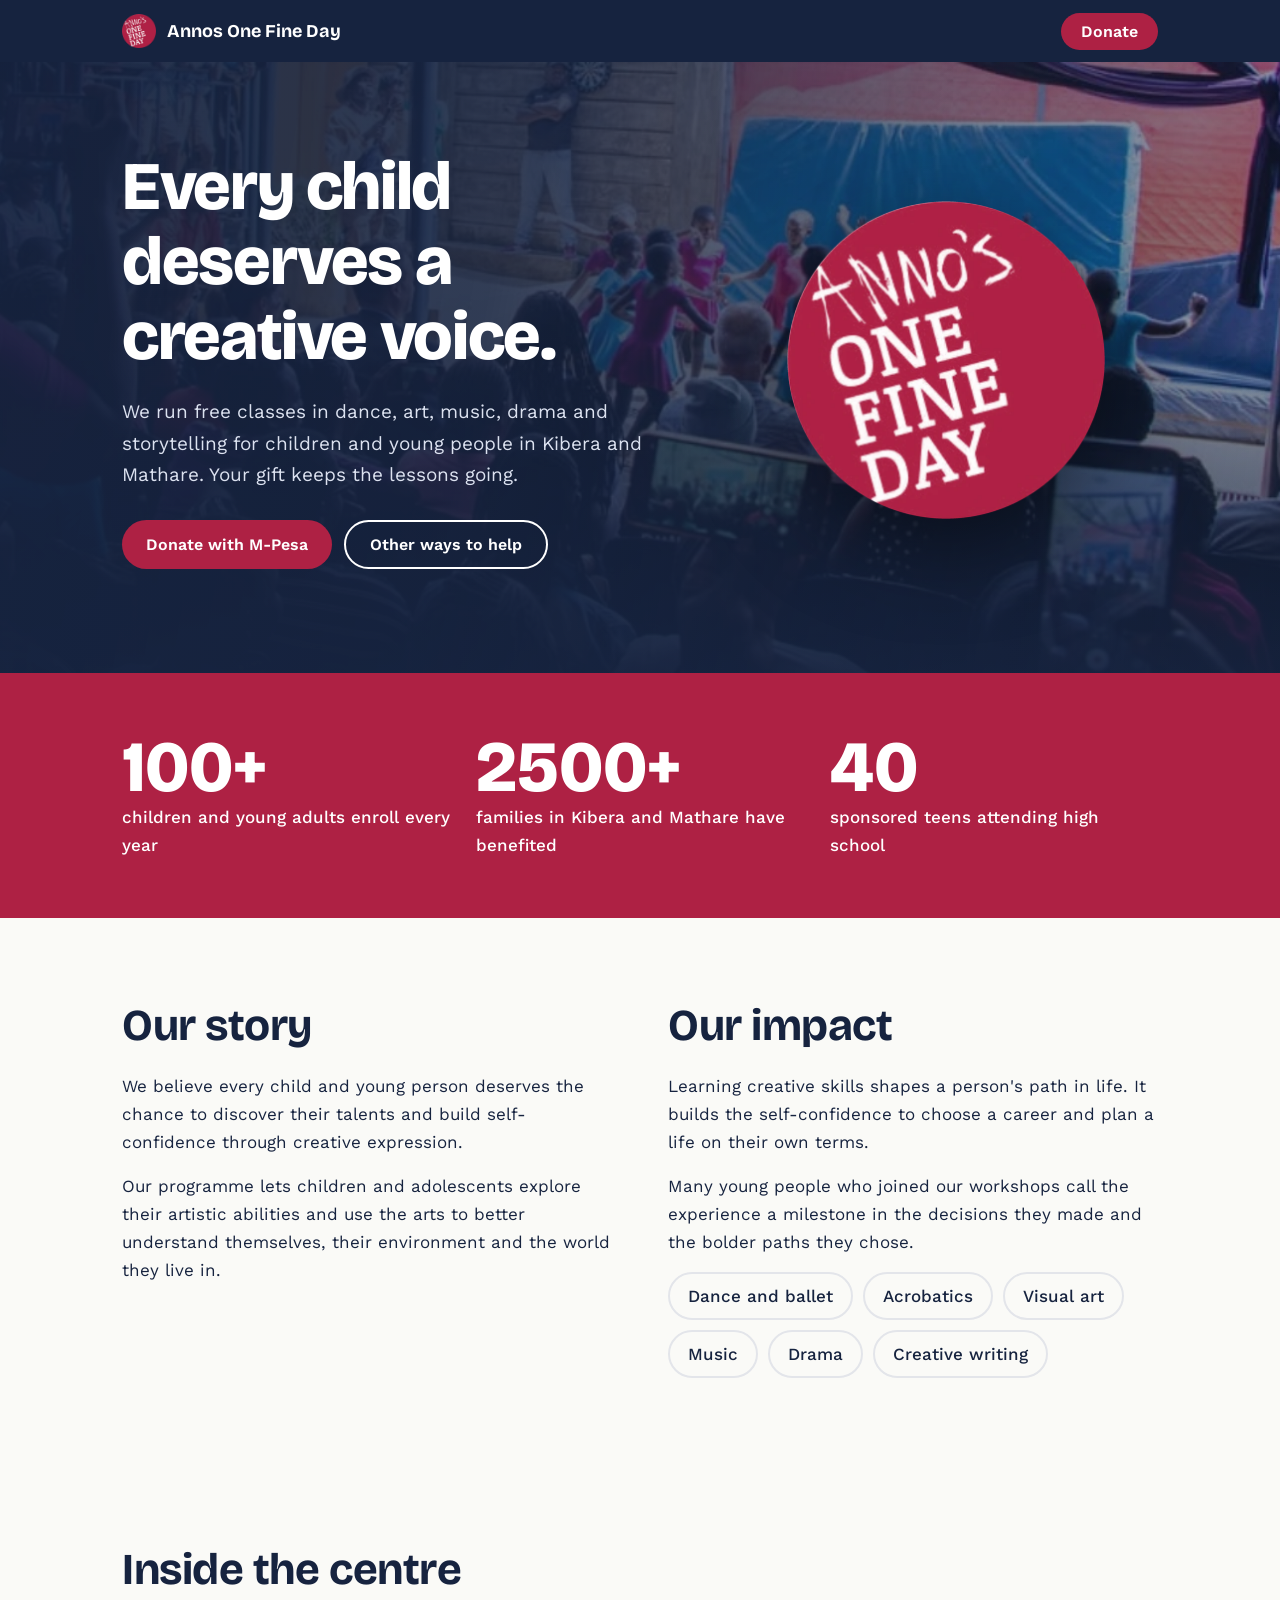
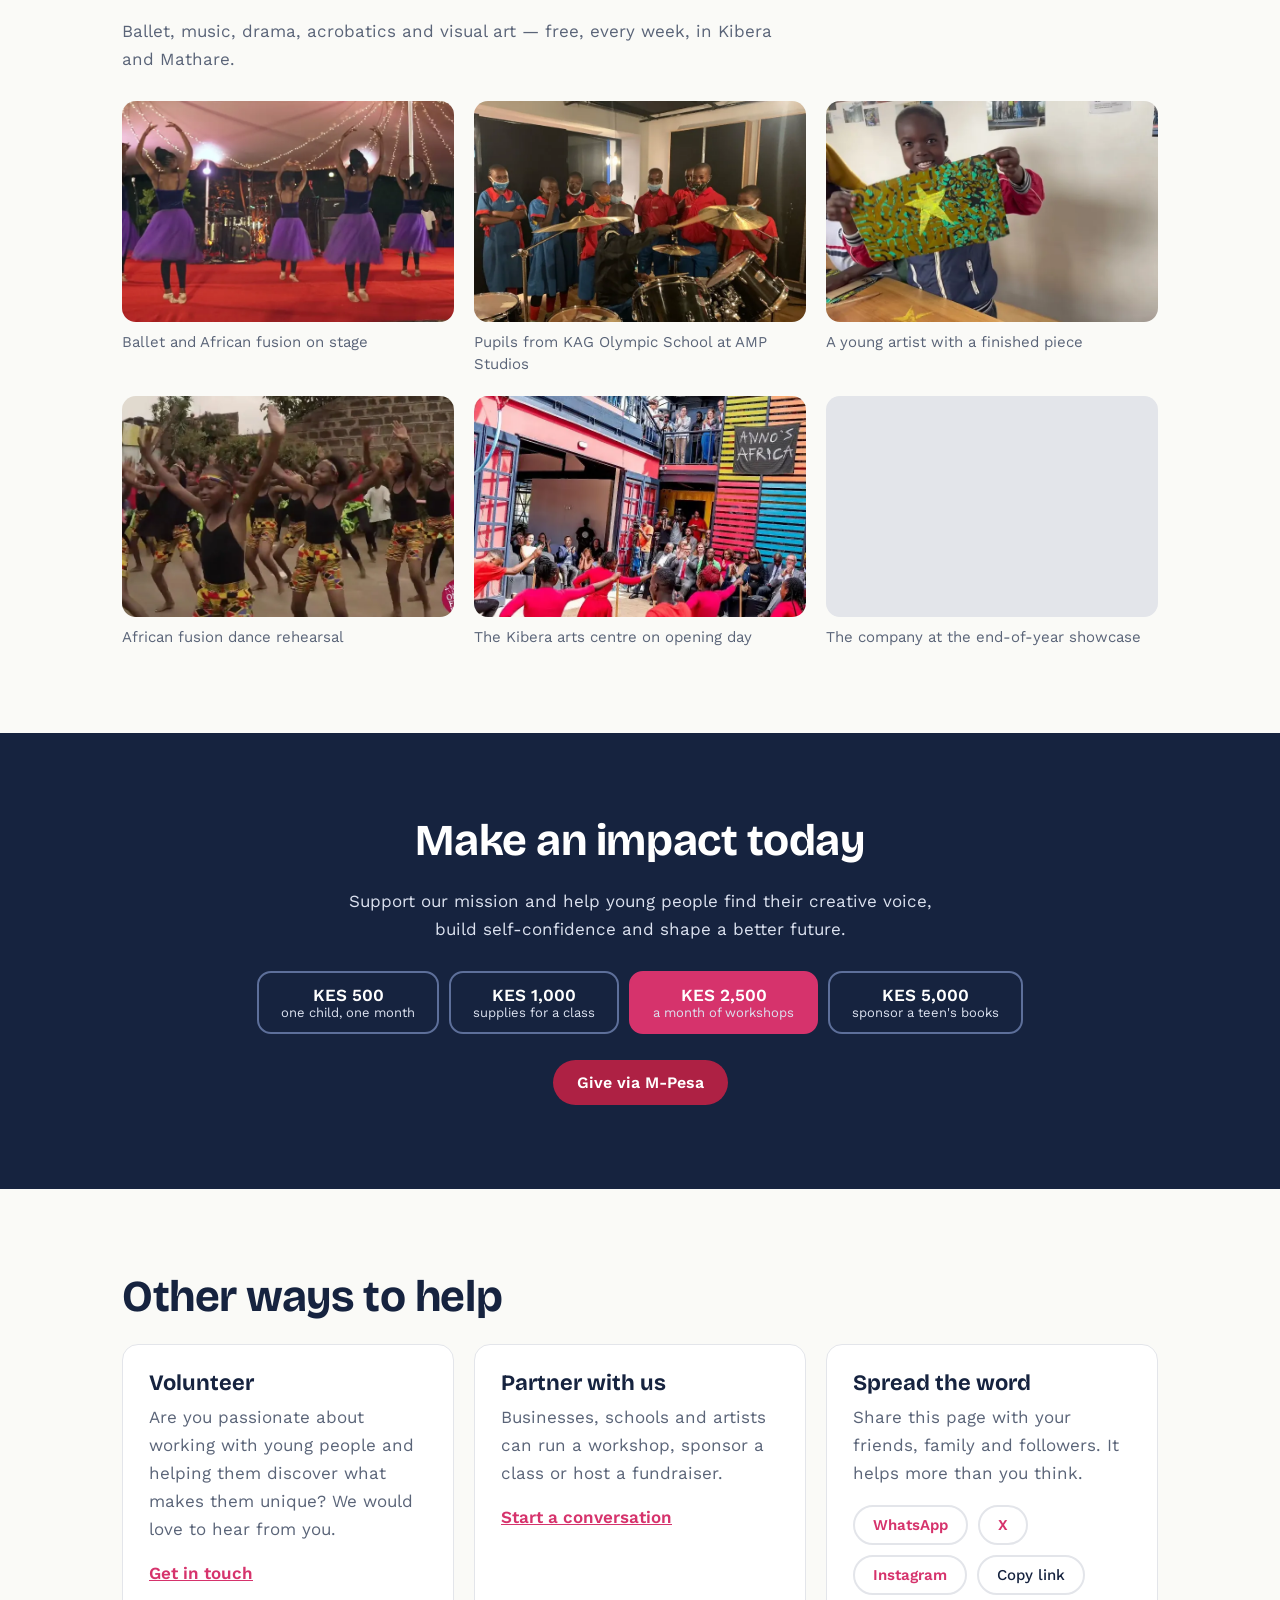
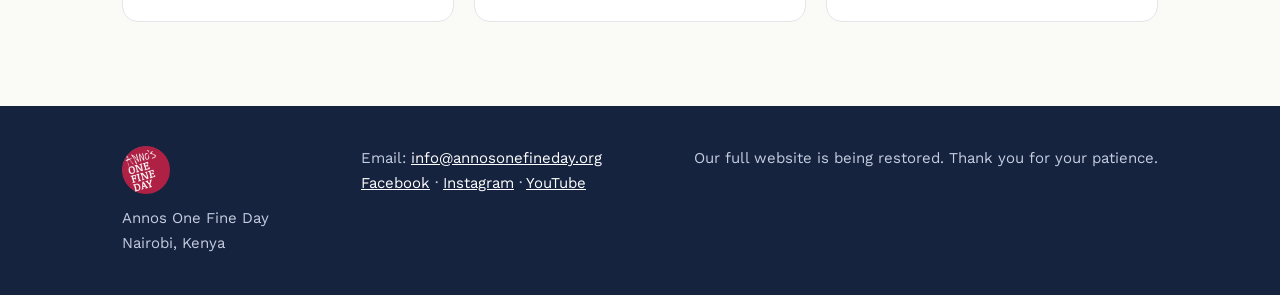
==== index.html @ f555f944 "First push to the repository" ====
<!DOCTYPE html>
<html lang="en">
<head>
<meta charset="utf-8">
<meta name="viewport" content="width=device-width, initial-scale=1">
<title>Annos One Fine Day | Free arts education for children in Kibera and Mathare</title>
<meta name="description" content="Annos One Fine Day gives children and young people in Kibera and Mathare free classes in dance, art, music, drama and more. Support a child's creative future.">
<meta property="og:title" content="Annos One Fine Day: help a child find their creative voice">
<meta property="og:description" content="Free arts education for children in Kibera and Mathare. Donate via M-Pesa.">
<meta property="og:type" content="website">
<!-- Add a share image: <meta property="og:image" content="https://YOUR-DOMAIN/share.jpg"> -->
<link rel="icon" href="assets/logo.png" type="image/png">
<link rel="apple-touch-icon" href="assets/logo.png">
<link rel="preload" as="image" href="assets/hero.webp" fetchpriority="high">
<link rel="preconnect" href="https://fonts.googleapis.com">
<link href="https://fonts.googleapis.com/css2?family=Bricolage+Grotesque:wght@500;700;800&family=Work+Sans:wght@400;500;600&display=swap" rel="stylesheet">
<style>
:root{
  --ink:#16233F; --chalk:#FAFAF7; --brand:#AE2144; --sun:var(--brand); --pink:#D6336C; --leaf:#157A62; --mute:#5A6478;
  --bg:var(--chalk); --fg:#16233F; --card:#fff; --line:#e3e5ea;
}
@media (prefers-color-scheme:dark){
  :root{ --bg:#101A30; --fg:#F1F2F5; --card:#18264A; --line:#2c3d66; --mute:#A9B3C9; }
}
*{box-sizing:border-box} html{scroll-behavior:smooth}
body{margin:0;background:var(--bg);color:var(--fg);font:400 17px/1.65 "Work Sans",system-ui,sans-serif}
h1,h2,h3{font-family:"Bricolage Grotesque","Work Sans",system-ui,sans-serif;line-height:1.1;margin:0}
a{color:inherit}
.wrap{max-width:1080px;margin:0 auto;padding:0 22px}
:focus-visible{outline:3px solid var(--sun);outline-offset:3px;box-shadow:0 0 0 2px #fff}

/* header */
header{position:sticky;top:0;z-index:20;background:var(--ink);color:#fff}
header .wrap{display:flex;align-items:center;justify-content:space-between;height:62px}
.brand{display:flex;align-items:center;gap:11px;font:700 18px "Bricolage Grotesque",sans-serif;text-decoration:none}
.brand img{width:34px;height:34px;display:block}
.btn{display:inline-block;border:0;cursor:pointer;font:600 16px "Work Sans",sans-serif;padding:13px 24px;border-radius:999px;text-decoration:none;transition:transform .15s}
.btn:hover{transform:translateY(-2px)}
.btn-sun{background:var(--sun);color:#fff}
.btn-line{background:transparent;color:inherit;border:2px solid currentColor}
header .btn{padding:9px 20px}

/* hero */
.hero{--hero-img:url("assets/hero.webp");position:relative;background:var(--ink);color:#fff;overflow:hidden}
.hero::before,.hero::after{content:"";position:absolute;inset:0;pointer-events:none}
.hero::before{background:var(--hero-img) 66% 40%/cover no-repeat}
.hero::after{background:linear-gradient(100deg,rgba(22,35,63,.95) 0%,rgba(22,35,63,.88) 38%,rgba(22,35,63,.58) 72%,rgba(22,35,63,.44) 100%),linear-gradient(to top,rgba(22,35,63,.9),rgba(22,35,63,0) 55%)}
.hero .wrap{position:relative;z-index:1;display:grid;grid-template-columns:1.15fr .85fr;gap:40px;align-items:center;padding-top:88px;padding-bottom:104px}
.hero h1{font-size:clamp(38px,6vw,68px);font-weight:800;letter-spacing:-.02em}
.hero p{font-size:19px;max-width:34em;color:#DCE2F0;margin:22px 0 30px}
.hero .actions{display:flex;gap:12px;flex-wrap:wrap}
.stage{position:relative;aspect-ratio:1;max-width:318px;justify-self:center;width:100%;display:grid;place-items:center}
.logo-badge{width:100%;height:auto;display:block;filter:drop-shadow(0 20px 46px rgba(0,0,0,.5))}
.stage img.photo{position:absolute;inset:0;width:100%;height:100%;object-fit:cover;border-radius:24px}

/* sections */
section{padding:84px 0}
h2{font-size:clamp(30px,4vw,44px);font-weight:700;letter-spacing:-.01em;margin-bottom:22px}
.two{display:grid;grid-template-columns:1fr 1fr;gap:56px}
.two p{margin:0 0 16px;max-width:36em}
.stats{background:var(--sun);color:#fff;padding:58px 0}
.stats .wrap{display:grid;grid-template-columns:repeat(3,1fr);gap:26px}
.stat b{display:block;font:800 clamp(44px,7vw,72px)/1 "Bricolage Grotesque",sans-serif}
.stat span{font-weight:500}
.programs{display:flex;flex-wrap:wrap;gap:10px;margin-top:8px}
.programs span{border:2px solid var(--line);padding:8px 18px;border-radius:999px;font-weight:500}

/* gallery */
.gallery .lede{color:var(--mute);max-width:40em;margin:0 0 28px}
.gallery .grid{display:grid;grid-template-columns:repeat(3,1fr);gap:20px}
.gallery figure{margin:0}
.gallery img{width:100%;height:auto;aspect-ratio:3/2;object-fit:cover;border-radius:14px;display:block;background:var(--line)}
.gallery figcaption{margin-top:10px;font-size:15px;line-height:1.45;color:var(--mute)}

/* donate */
.give{background:var(--ink);color:#fff;text-align:center}
.give h2{margin-left:auto;margin-right:auto;max-width:18em}
.give p{max-width:36em;margin:0 auto 28px;color:#DCE2F0}
.amounts{display:flex;gap:10px;justify-content:center;flex-wrap:wrap;margin-bottom:26px}
.amounts button{background:transparent;color:#fff;border:2px solid #5d6f9a;border-radius:14px;padding:12px 22px;font:600 17px "Work Sans",sans-serif;cursor:pointer}
.amounts button[aria-pressed=true]{background:var(--pink);border-color:var(--pink)}
.amounts small{display:block;font-weight:400;font-size:13px;color:#DCE2F0}

/* get involved */
.involve .cards{display:grid;grid-template-columns:repeat(3,1fr);gap:20px;margin-top:10px}
.involve .card{background:var(--card);border:1px solid var(--line);border-radius:16px;padding:26px}
.involve h3{font-size:22px;margin-bottom:8px}
.involve .card p{margin:0 0 16px;color:var(--mute)}
.involve .card a{font-weight:600;color:var(--pink)}
.share{display:flex;gap:10px;flex-wrap:wrap;margin-top:18px}
.share a,.share button{font:500 15px "Work Sans",sans-serif;color:var(--fg);background:transparent;border:2px solid var(--line);padding:9px 18px;border-radius:999px;text-decoration:none;cursor:pointer}

footer{background:var(--ink);color:#C5CDE0;padding:40px 0;font-size:15px}
footer .wrap{display:flex;justify-content:space-between;gap:20px;flex-wrap:wrap}
footer img{width:48px;height:48px;display:block;margin-bottom:12px}
footer a{color:#fff}

/* modal */
dialog{border:0;border-radius:20px;padding:0;max-width:460px;width:calc(100% - 32px);background:var(--card);color:var(--fg)}
dialog::backdrop{background:rgba(10,16,32,.7)}
.modal{padding:30px}
.modal h3{font-size:26px;margin-bottom:6px}
.modal ol{padding-left:20px;margin:16px 0}
.modal li{margin-bottom:6px}
.kv{display:flex;justify-content:space-between;align-items:center;gap:12px;background:var(--bg);border:1px solid var(--line);border-radius:12px;padding:12px 16px;margin-bottom:10px}
.kv span{color:var(--mute);font-size:14px}
.kv b{font:700 22px "Bricolage Grotesque",sans-serif}
.kv button{background:var(--ink);color:#fff;border:0;border-radius:8px;padding:7px 14px;font:500 14px "Work Sans",sans-serif;cursor:pointer}
.close{float:right;background:none;border:0;font-size:28px;line-height:1;cursor:pointer;color:var(--fg)}

@media(max-width:820px){
  .hero .wrap,.two,.involve .cards,.stats .wrap{grid-template-columns:1fr}
  .hero .wrap{padding-top:54px;padding-bottom:62px}
  .hero::before{background-position:62% 38%}
  .hero::after{background:linear-gradient(rgba(22,35,63,.93),rgba(22,35,63,.89))}
  .stage{max-width:188px}
  .gallery .grid{grid-template-columns:1fr 1fr;gap:14px}
  section{padding:60px 0}
}
@media(max-width:520px){ .gallery .grid{grid-template-columns:1fr} }
@media(prefers-reduced-motion:reduce){*{transition:none!important;scroll-behavior:auto!important}}
</style>
</head>
<body>

<header>
  <div class="wrap">
    <a class="brand" href="#top"><img src="assets/logo.webp" alt="" width="34" height="34"><span>Annos One Fine Day</span></a>
    <button class="btn btn-sun" data-donate>Donate</button>
  </div>
</header>

<main id="top">
<div class="hero">
  <div class="wrap">
    <div>
      <h1 id="headline">Every child deserves a creative voice.</h1>
      <p id="sub">We run free classes in dance, art, music, drama and storytelling for children and young people in Kibera and Mathare. Your gift keeps the lessons going.</p>
      <div class="actions">
        <button class="btn btn-sun" data-donate>Donate with M-Pesa</button>
        <a class="btn btn-line" href="#involve">Other ways to help</a>
      </div>
    </div>
    <div class="stage" aria-hidden="true" id="stage">
      <img class="logo-badge" src="assets/logo.webp" alt="" width="640" height="640">
    </div>
  </div>
</div>

<div class="stats">
  <div class="wrap">
    <div class="stat"><b data-count="100" data-suffix="+">100+</b><span>children and young adults enroll every year</span></div>
    <div class="stat"><b data-count="2500" data-suffix="+">2500+</b><span>families in Kibera and Mathare have benefited</span></div>
    <div class="stat"><b data-count="40" data-suffix="">40</b><span>sponsored teens attending high school</span></div>
  </div>
</div>

<section>
  <div class="wrap two">
    <div>
      <h2>Our story</h2>
      <p>We believe every child and young person deserves the chance to discover their talents and build self-confidence through creative expression.</p>
      <p>Our programme lets children and adolescents explore their artistic abilities and use the arts to better understand themselves, their environment and the world they live in.</p>
    </div>
    <div>
      <h2>Our impact</h2>
      <p>Learning creative skills shapes a person's path in life. It builds the self-confidence to choose a career and plan a life on their own terms.</p>
      <p>Many young people who joined our workshops call the experience a milestone in the decisions they made and the bolder paths they chose.</p>
      <div class="programs"><span>Dance and ballet</span><span>Acrobatics</span><span>Visual art</span><span>Music</span><span>Drama</span><span>Creative writing</span></div>
    </div>
  </div>
</section>

<section class="gallery" id="gallery">
  <div class="wrap">
    <h2>Inside the centre</h2>
    <p class="lede">Ballet, music, drama, acrobatics and visual art &mdash; free, every week, in Kibera and Mathare.</p>
    <div class="grid">
        <figure><img src="assets/gallery/ballet-stage.webp" alt="Dancers in purple tutus on a lit outdoor stage, arms raised" width="900" height="506" loading="lazy" decoding="async"><figcaption>Ballet and African fusion on stage</figcaption></figure>
        <figure><img src="assets/gallery/music-studio.webp" alt="Pupils in school uniform gathered around a drum kit in a recording studio" width="826" height="634" loading="lazy" decoding="async"><figcaption>Pupils from KAG Olympic School at AMP Studios</figcaption></figure>
        <figure><img src="assets/gallery/visual-art.webp" alt="A boy holding up a painting of a star on patterned fabric" width="900" height="506" loading="lazy" decoding="async"><figcaption>A young artist with a finished piece</figcaption></figure>
        <figure><img src="assets/gallery/african-fusion.webp" alt="A group of children dancing outdoors in printed costumes" width="900" height="506" loading="lazy" decoding="async"><figcaption>African fusion dance rehearsal</figcaption></figure>
        <figure><img src="assets/gallery/centre-opening.webp" alt="Performers in red outside the brightly painted arts centre, watched by a seated crowd" width="720" height="720" loading="lazy" decoding="async"><figcaption>The Kibera arts centre on opening day</figcaption></figure>
        <figure><img src="assets/gallery/christmas-show.webp" alt="Dancers in white tops and green skirts performing in a line" width="900" height="506" loading="lazy" decoding="async"><figcaption>The company at the end-of-year showcase</figcaption></figure>
    </div>
  </div>
</section>

<section class="give" id="give">
  <div class="wrap">
    <h2>Make an impact today</h2>
    <p>Support our mission and help young people find their creative voice, build self-confidence and shape a better future.</p>
    <div class="amounts" id="amounts" role="group" aria-label="Choose a gift amount">
      <button aria-pressed="false" data-amt="500">KES 500<small>one child, one month</small></button>
      <button aria-pressed="false" data-amt="1000">KES 1,000<small>supplies for a class</small></button>
      <button aria-pressed="true" data-amt="2500">KES 2,500<small>a month of workshops</small></button>
      <button aria-pressed="false" data-amt="5000">KES 5,000<small>sponsor a teen's books</small></button>
    </div>
    <button class="btn btn-sun" data-donate>Give via M-Pesa</button>
  </div>
</section>

<section class="involve" id="involve">
  <div class="wrap">
    <h2>Other ways to help</h2>
    <div class="cards">
      <div class="card"><h3>Volunteer</h3><p>Are you passionate about working with young people and helping them discover what makes them unique? We would love to hear from you.</p><a data-mail="Volunteering with Annos One Fine Day" href="#">Get in touch</a></div>
      <div class="card"><h3>Partner with us</h3><p>Businesses, schools and artists can run a workshop, sponsor a class or host a fundraiser.</p><a data-mail="Partnership with Annos One Fine Day" href="#">Start a conversation</a></div>
      <div class="card"><h3>Spread the word</h3><p>Share this page with your friends, family and followers. It helps more than you think.</p>
        <div class="share">
          <a id="sh-wa" href="#" target="_blank" rel="noopener">WhatsApp</a>
          <a id="sh-x" href="#" target="_blank" rel="noopener">X</a>
          <a id="sh-ig" href="#" target="_blank" rel="noopener">Instagram</a>
          <button id="sh-copy">Copy link</button>
        </div>
      </div>
    </div>
  </div>
</section>
</main>

<footer>
  <div class="wrap">
    <div><img src="assets/logo.webp" alt="" width="48" height="48">Annos One Fine Day<br>Nairobi, Kenya</div>
    <div id="contact"></div>
    <div>Our full website is being restored. Thank you for your patience.</div>
  </div>
</footer>

<dialog id="donateDlg" aria-labelledby="dTitle">
  <div class="modal">
    <button class="close" id="dClose" aria-label="Close">&times;</button>
    <h3 id="dTitle">Give via M-Pesa</h3>
    <p style="margin:0;color:var(--mute)">Use Lipa na M-Pesa on your phone.</p>
    <ol>
      <li>Open M-Pesa, then choose <b>Lipa na M-Pesa</b> and <b>Pay Bill</b>.</li>
      <li>Enter the business number and account name below.</li>
      <li>Enter your amount: <b id="dAmt">KES 2,500</b>.</li>
      <li>Enter your PIN and send.</li>
    </ol>
    <div class="kv"><div><span>Business number (Paybill)</span><br><b id="dPay"></b></div><button data-copy="dPay">Copy</button></div>
    <div class="kv"><div><span>Account name</span><br><b id="dAcc"></b></div><button data-copy="dAcc">Copy</button></div>
    <p style="font-size:14px;color:var(--mute);margin:14px 0 0">You will get an M-Pesa confirmation message. Thank you for giving a child the chance to create.</p>
  </div>
</dialog>

<script>
/* ============ EDIT THIS BLOCK ============ */
const CONFIG = {
  paybill: "XXXXXX",          // REPLACE with the real Paybill / Till number
  account: "ANNOS",           // REPLACE with the account name donors should enter
  email:   "info@annosonefineday.org",// REPLACE with the org email
  whatsapp:"",                // optional, e.g. "2547XXXXXXXX" (digits only)
  facebook: "https://www.facebook.com/annosonefineday",
  instagram:"https://www.instagram.com/annosonefineday",
  youtube:  "https://www.youtube.com/@annosonefineday5913",
  heroImage:"",               // optional photo to show INSTEAD of the logo badge in the hero, e.g. "assets/kids.jpg"
  backgroundImage:"",         // optional override for the hero background photo (default: assets/hero.webp)
  headline:"Every child deserves a creative voice.",
  sub:"We run free classes in dance, art, music, drama and storytelling for children and young people in Kibera and Mathare. Your gift keeps the lessons going."
};
/* Campaign links without editing code: add ?headline=...&sub=... to the page URL.
   Example: yourpage.html?headline=Give%20on%20Giving%20Tuesday&sub=Every%20shilling%20funds%20a%20class */
/* ========================================= */

const $ = s => document.querySelector(s);
const q = new URLSearchParams(location.search);
$("#headline").textContent = q.get("headline") || CONFIG.headline;
$("#sub").textContent = q.get("sub") || CONFIG.sub;
$("#dPay").textContent = CONFIG.paybill;
$("#dAcc").textContent = CONFIG.account;
if (CONFIG.backgroundImage){ $(".hero").style.setProperty("--hero-img", 'url("'+CONFIG.backgroundImage+'")'); }
if (CONFIG.heroImage){ $("#stage").innerHTML = '<img class="photo" alt="" src="'+CONFIG.heroImage+'">'; }

let amount = 2500;
const fmt = n => "KES " + n.toLocaleString("en-KE");
document.querySelectorAll("#amounts button").forEach(b=>b.addEventListener("click",()=>{
  document.querySelectorAll("#amounts button").forEach(x=>x.setAttribute("aria-pressed","false"));
  b.setAttribute("aria-pressed","true"); amount = +b.dataset.amt;
}));

const dlg = $("#donateDlg");
document.querySelectorAll("[data-donate]").forEach(b=>b.addEventListener("click",()=>{
  $("#dAmt").textContent = fmt(amount); dlg.showModal();
}));
$("#dClose").onclick = () => dlg.close();
dlg.addEventListener("click", e => { if (e.target === dlg) dlg.close(); });
document.querySelectorAll("[data-copy]").forEach(b=>b.addEventListener("click",async()=>{
  try{ await navigator.clipboard.writeText($("#"+b.dataset.copy).textContent); const t=b.textContent; b.textContent="Copied"; setTimeout(()=>b.textContent=t,1500);}catch(e){}
}));

document.querySelectorAll("[data-mail]").forEach(a=>a.href="mailto:"+CONFIG.email+"?subject="+encodeURIComponent(a.dataset.mail));
const socials = [["Facebook",CONFIG.facebook],["Instagram",CONFIG.instagram],["YouTube",CONFIG.youtube]]
  .filter(x => x[1])
  .map(x => '<a href="'+x[1]+'" target="_blank" rel="noopener">'+x[0]+'</a>').join(" &middot; ");
$("#contact").innerHTML = 'Email: <a href="mailto:'+CONFIG.email+'">'+CONFIG.email+'</a>'
  + (CONFIG.whatsapp ? '<br>WhatsApp: <a href="https://wa.me/'+CONFIG.whatsapp+'">+'+CONFIG.whatsapp+'</a>' : '')
  + (socials ? '<br>'+socials : '');

const url = location.href.split("#")[0];
const msg = "Help children in Kibera and Mathare find their creative voice. Donate to Annos One Fine Day: ";
$("#sh-wa").href = "https://wa.me/?text=" + encodeURIComponent(msg + url);
$("#sh-x").href = "https://twitter.com/intent/tweet?text=" + encodeURIComponent(msg) + "&url=" + encodeURIComponent(url);
if (CONFIG.instagram) $("#sh-ig").href = CONFIG.instagram;
$("#sh-copy").onclick = async e => { try{ await navigator.clipboard.writeText(url); e.target.textContent="Link copied"; }catch(_){} };

/* count-up for stats, once, when visible */
const io = new IntersectionObserver(es=>es.forEach(en=>{
  if(!en.isIntersecting) return; io.unobserve(en.target);
  if(matchMedia("(prefers-reduced-motion:reduce)").matches) return;
  const el=en.target, end=+el.dataset.count, sfx=el.dataset.suffix, t0=performance.now();
  (function tick(t){ const p=Math.min((t-t0)/1100,1); el.textContent=Math.round(end*(1-Math.pow(1-p,3)))+(p<1?"":sfx); if(p<1) requestAnimationFrame(tick); })(t0);
}),{threshold:.6});
document.querySelectorAll("[data-count]").forEach(el=>io.observe(el));
</script>
</body>
</html>
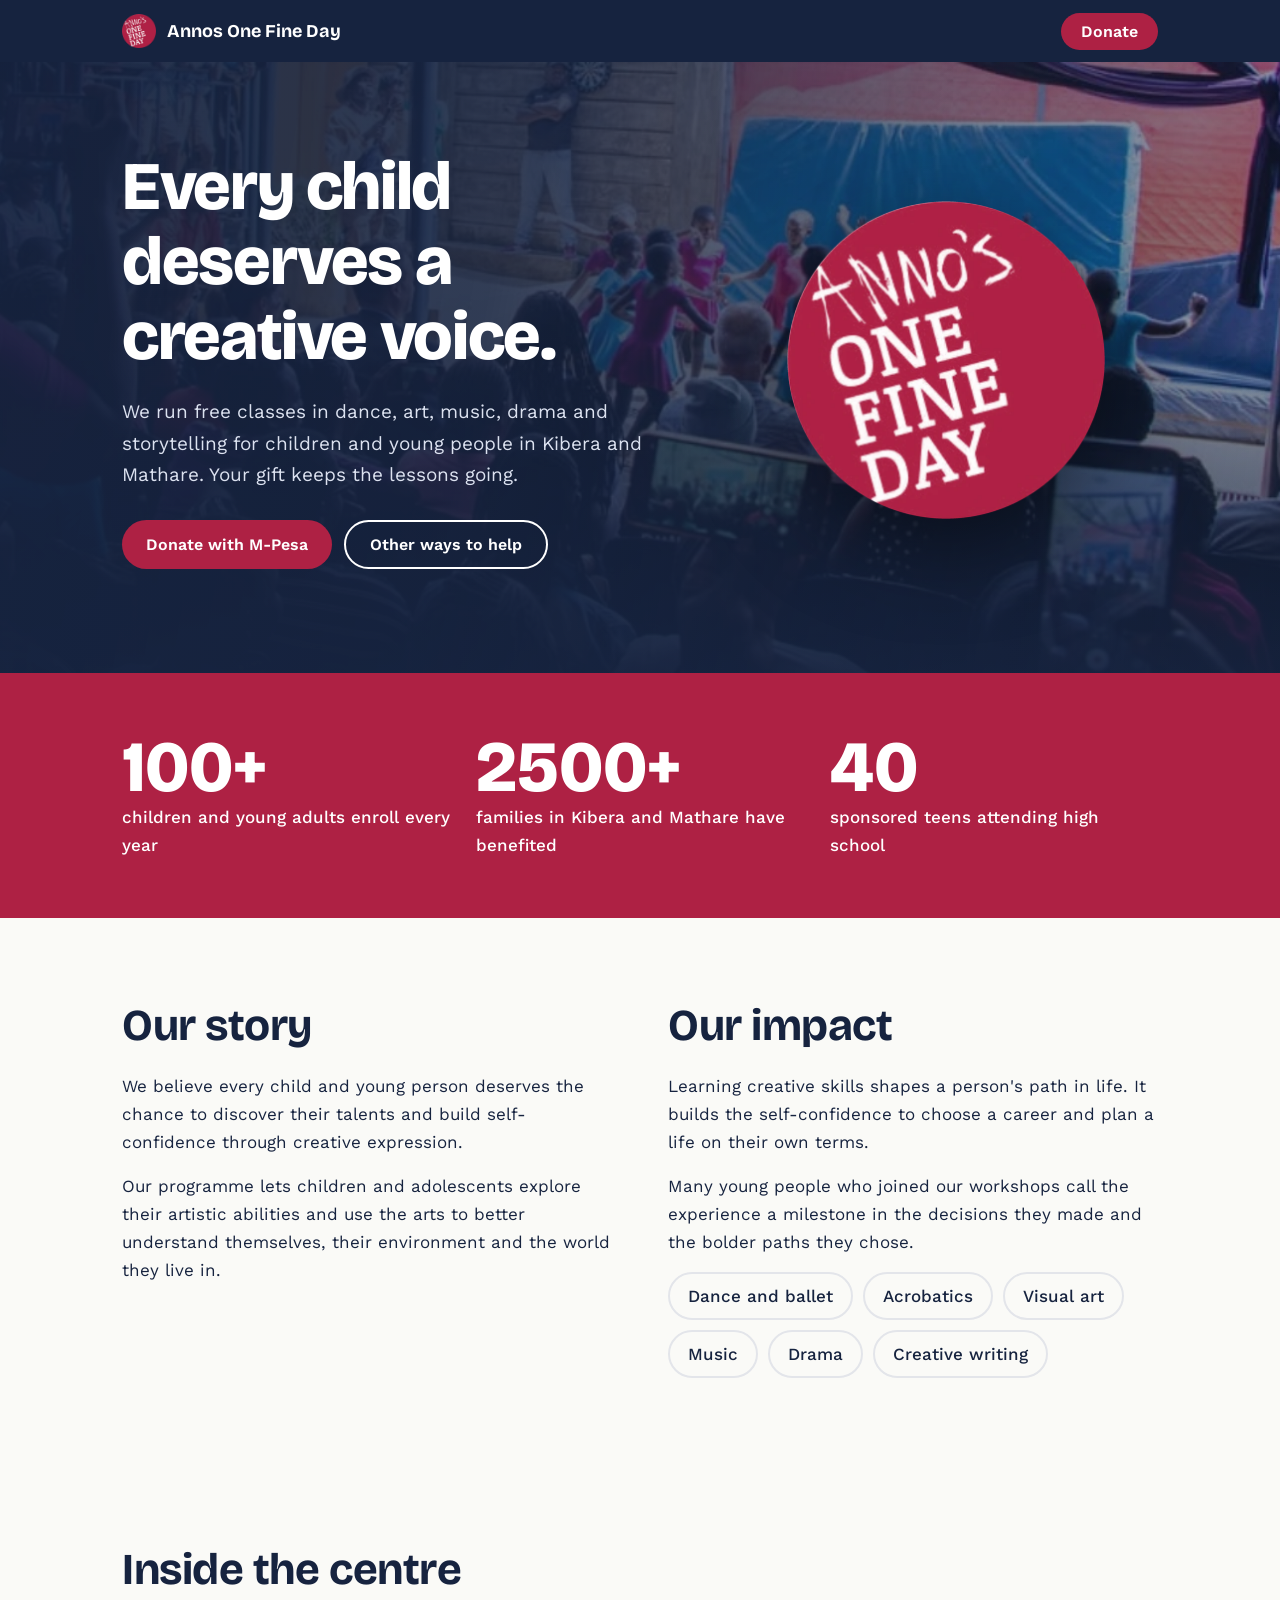
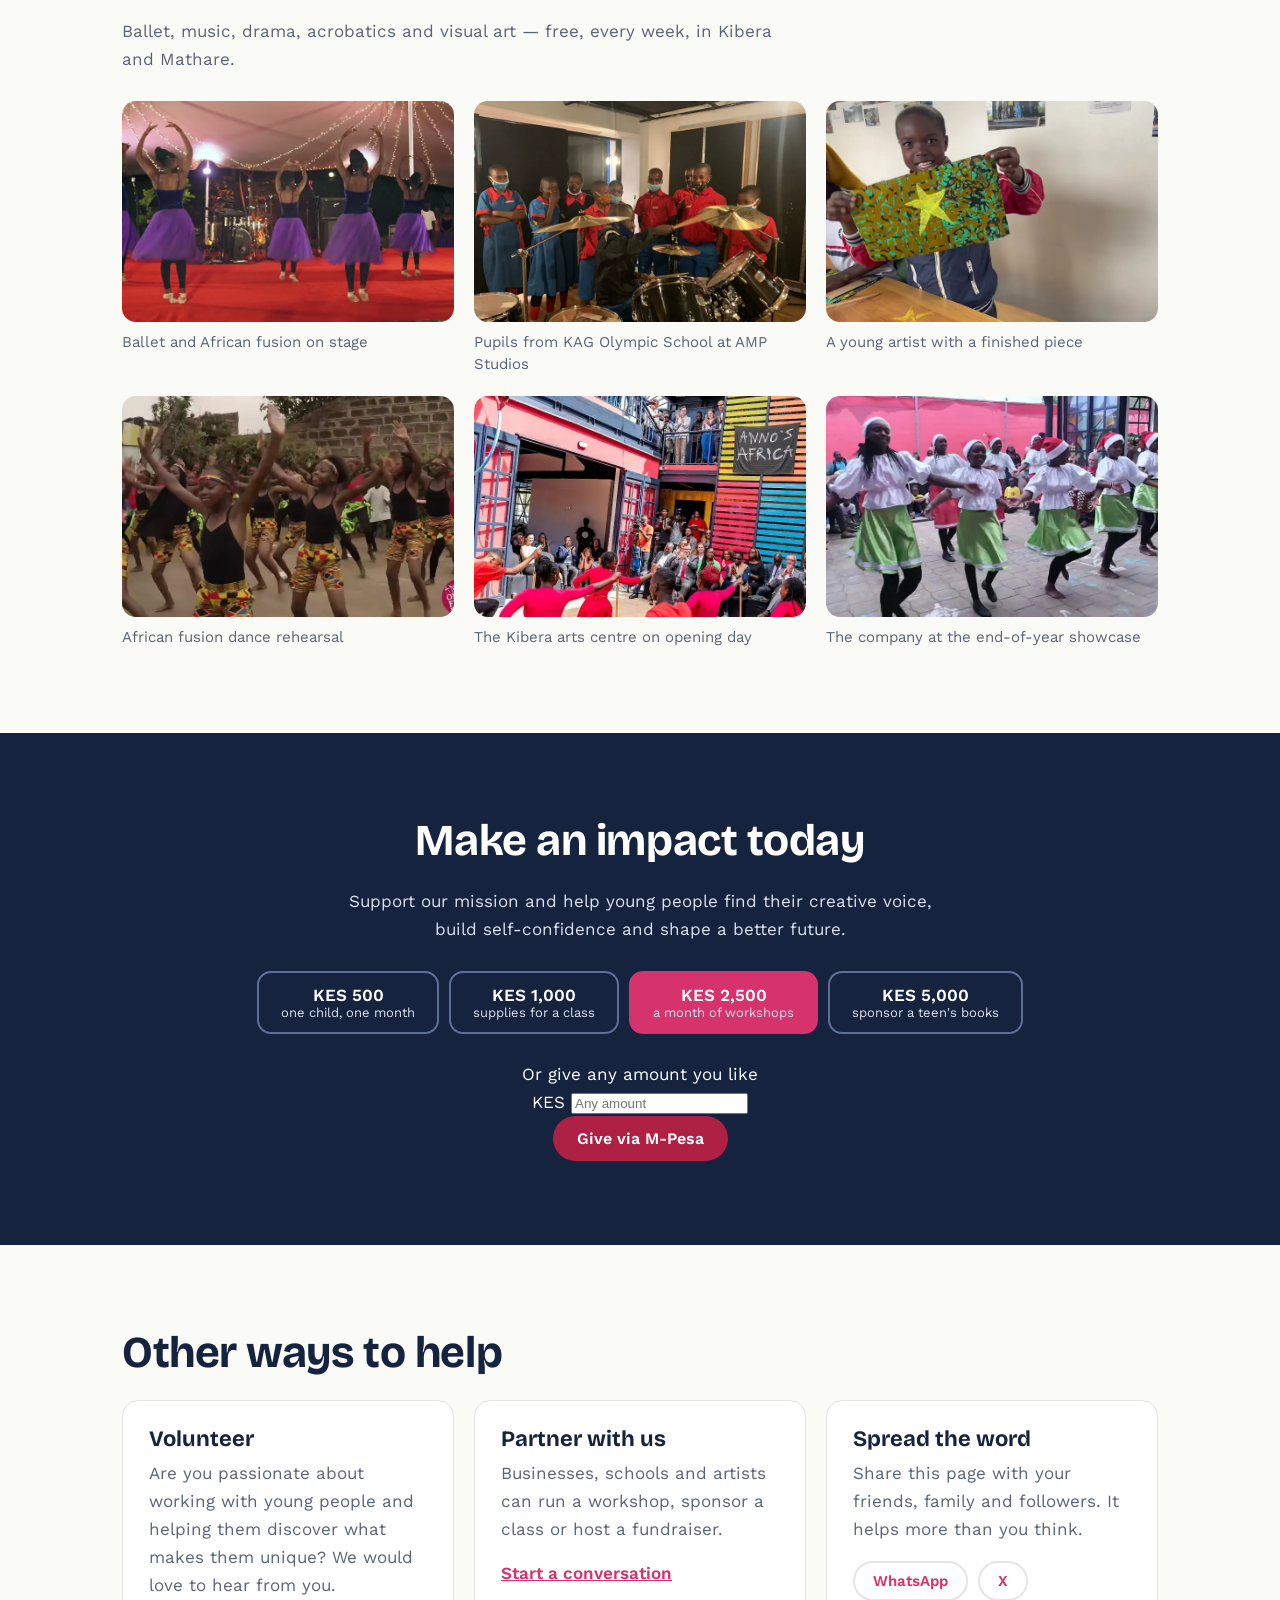
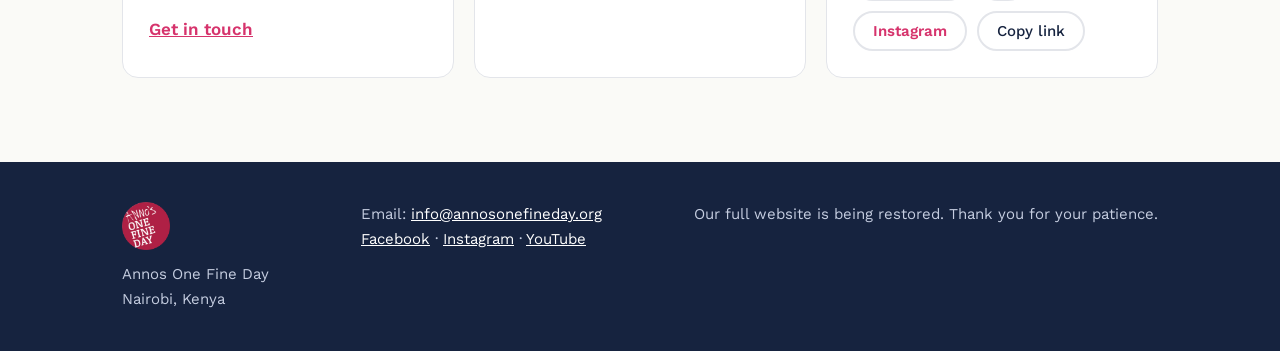
==== commit cf27dbee: "updated the donation support choices to any amount" ====
--- a/index.html
+++ b/index.html
@@ -196,6 +196,13 @@
       <button aria-pressed="true" data-amt="2500">KES 2,500<small>a month of workshops</small></button>
       <button aria-pressed="false" data-amt="5000">KES 5,000<small>sponsor a teen's books</small></button>
     </div>
+    <div class="custom">
+      <label for="customAmt">Or give any amount you like</label>
+      <div class="field" id="customField">
+        <span aria-hidden="true">KES</span>
+        <input id="customAmt" type="text" inputmode="numeric" autocomplete="off" enterkeyhint="go"
+               placeholder="Any amount" aria-label="Enter your own amount in Kenyan shillings">
+      </div>
     <button class="btn btn-sun" data-donate>Give via M-Pesa</button>
   </div>
 </section>
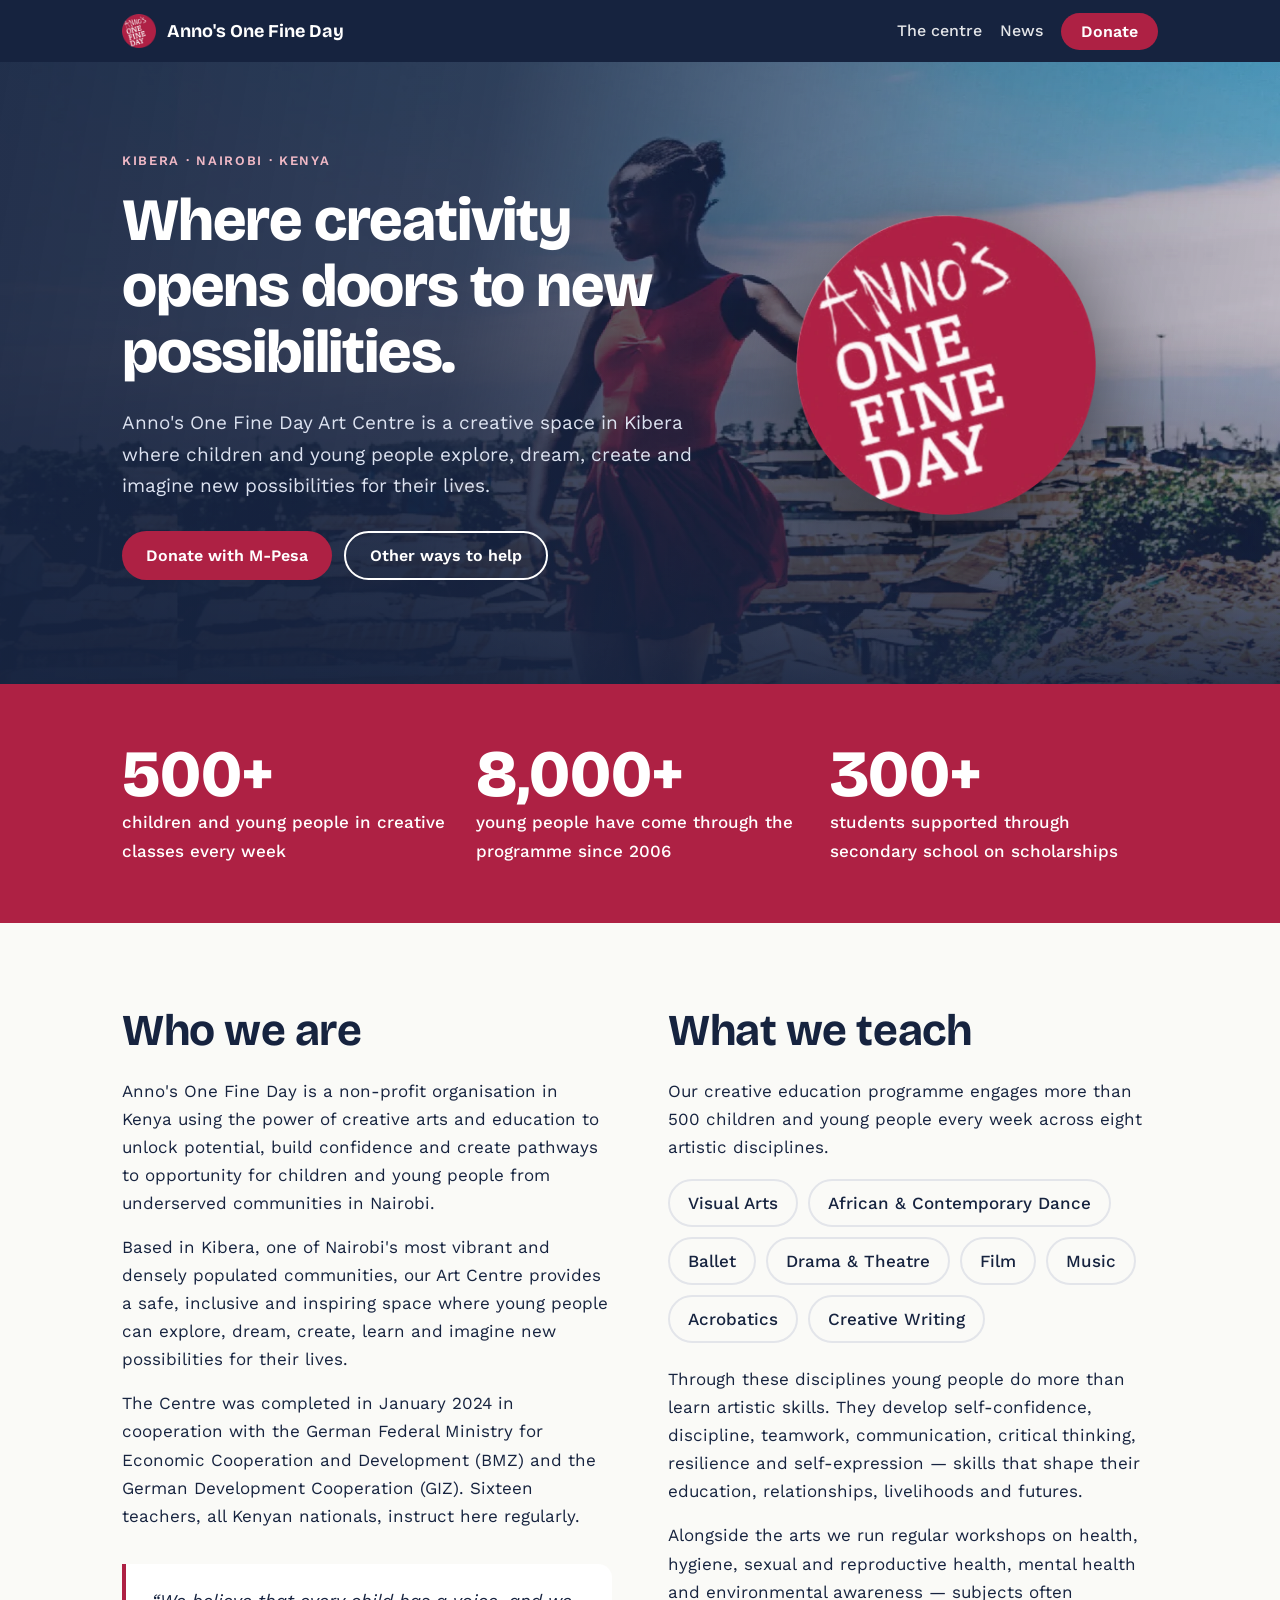
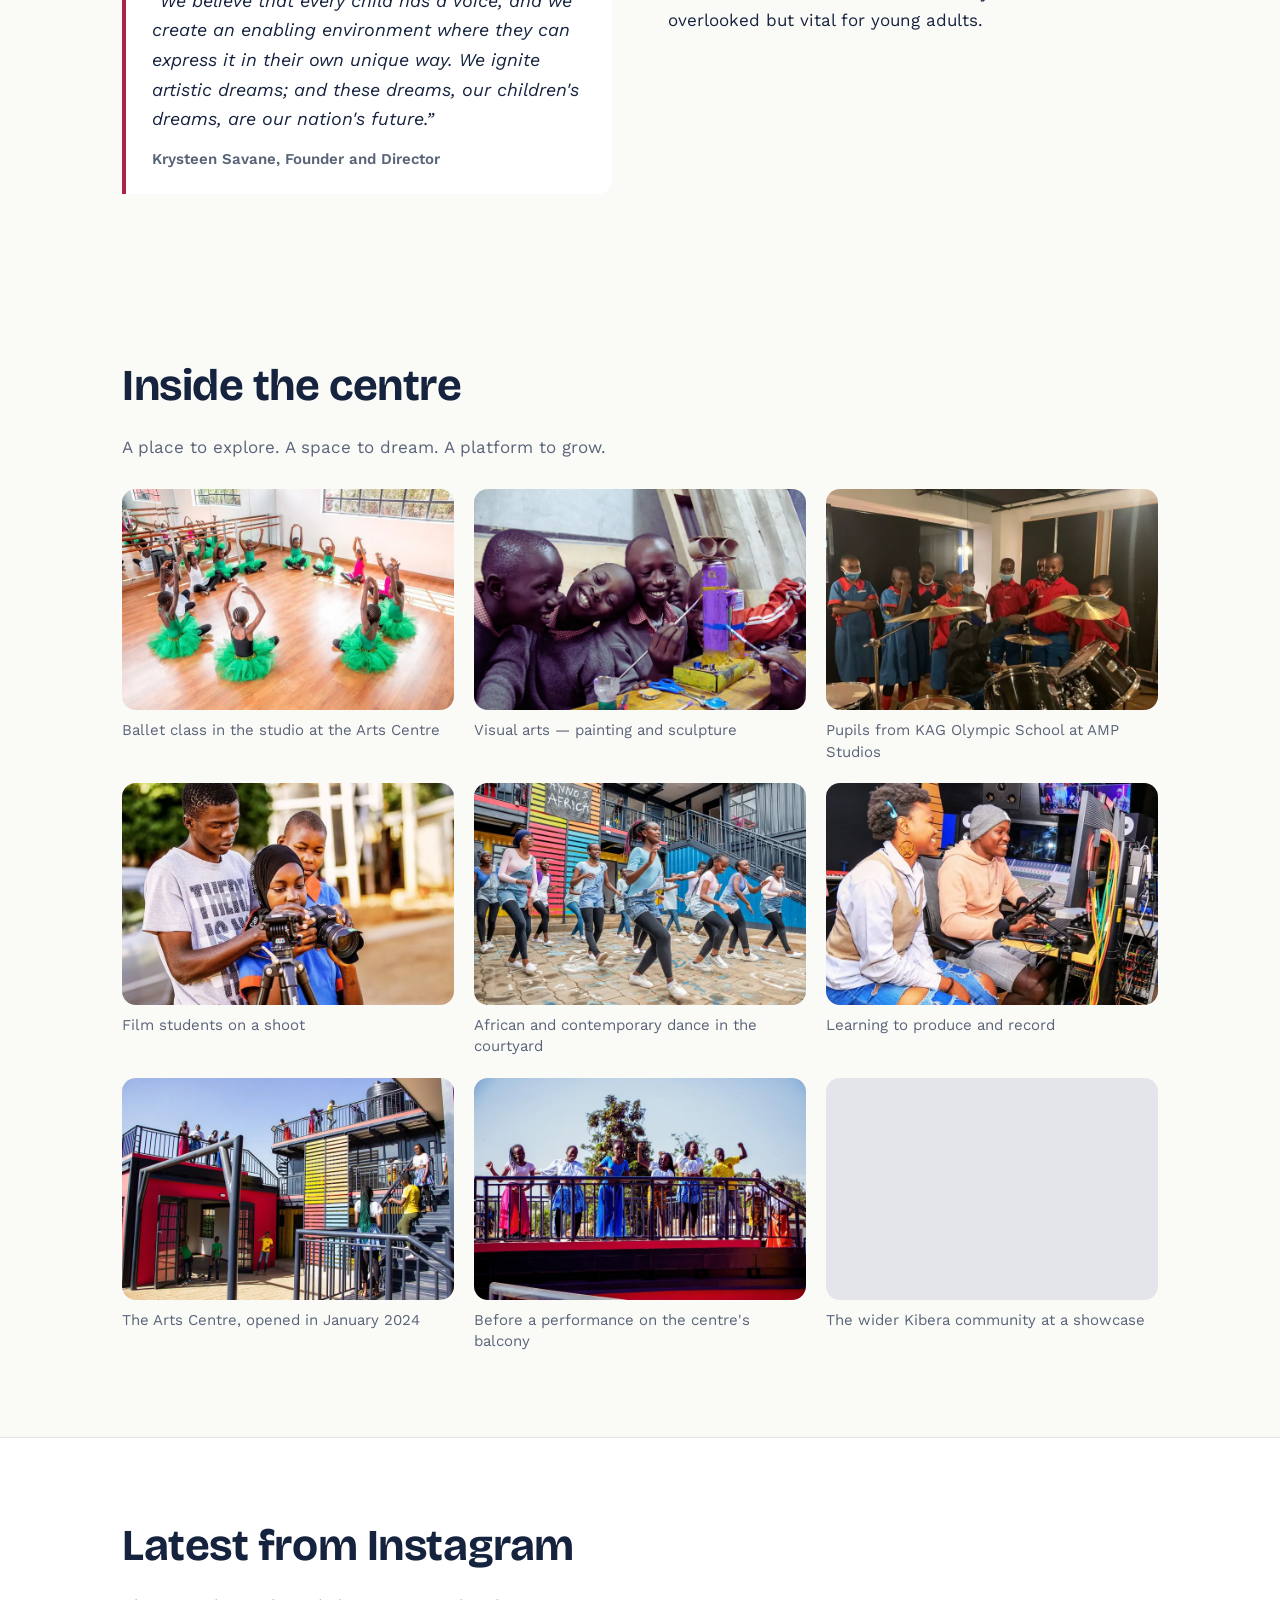
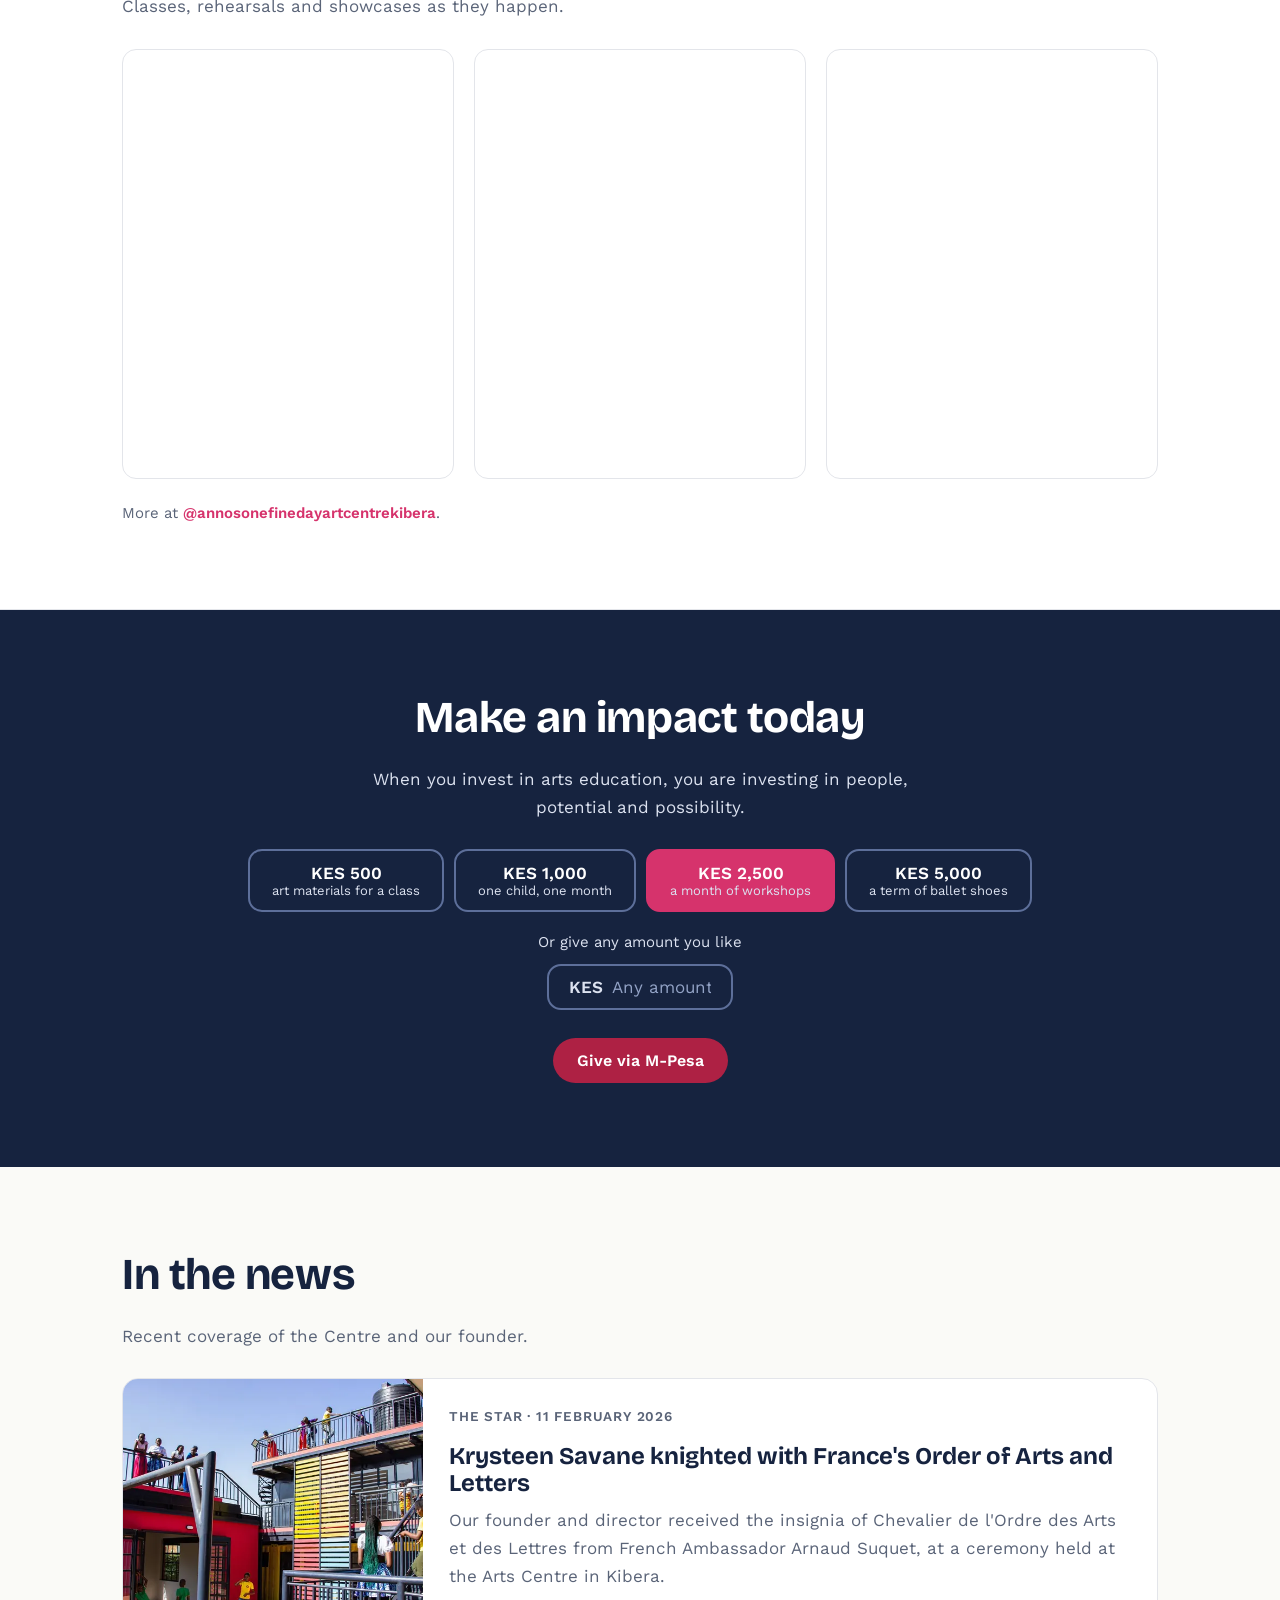
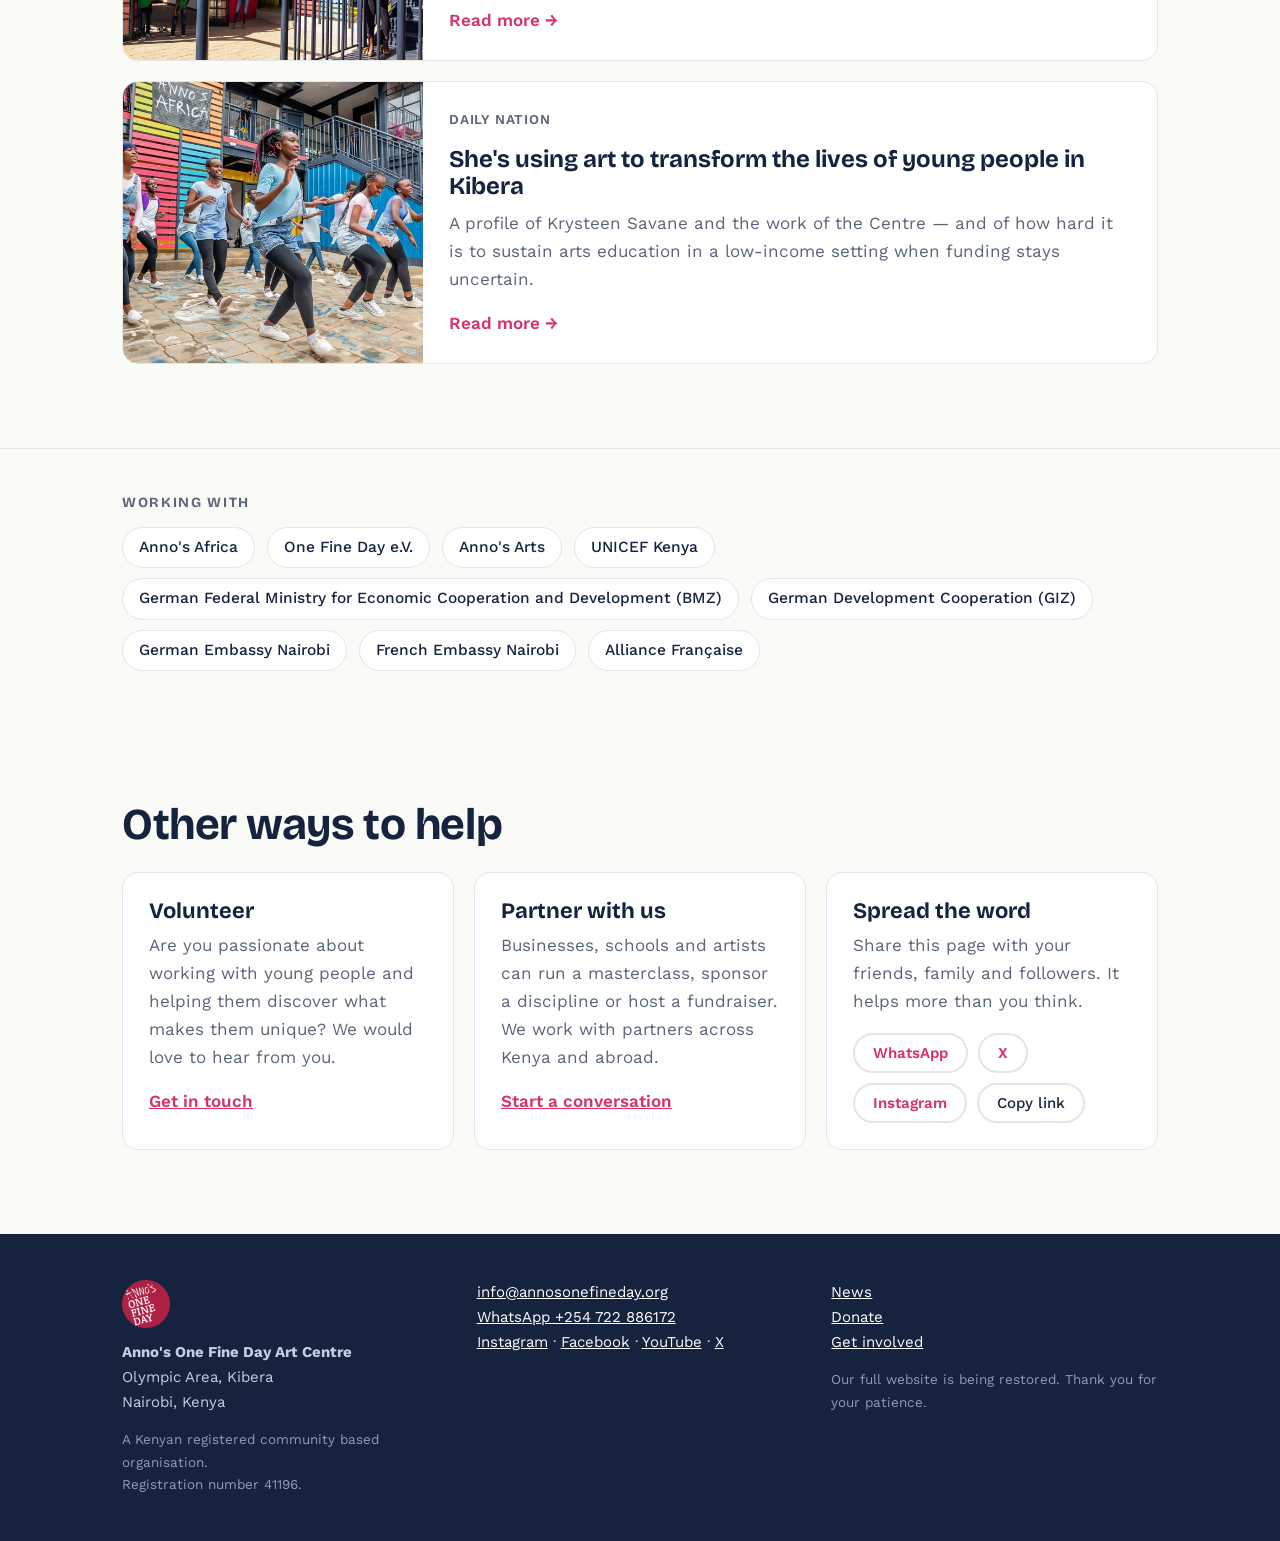
==== commit a1a0af7f: "added a news page and updated the mpesa details" ====
--- a/index.html
+++ b/index.html
@@ -3,130 +3,33 @@
 <head>
 <meta charset="utf-8">
 <meta name="viewport" content="width=device-width, initial-scale=1">
-<title>Annos One Fine Day | Free arts education for children in Kibera and Mathare</title>
-<meta name="description" content="Annos One Fine Day gives children and young people in Kibera and Mathare free classes in dance, art, music, drama and more. Support a child's creative future.">
-<meta property="og:title" content="Annos One Fine Day: help a child find their creative voice">
-<meta property="og:description" content="Free arts education for children in Kibera and Mathare. Donate via M-Pesa.">
+<title>Anno's One Fine Day Art Centre | Arts education for children in Kibera, Nairobi</title>
+<meta name="description" content="Anno's One Fine Day Art Centre is a creative space in Kibera, Nairobi. More than 500 children and young people a week take free classes in ballet, dance, music, film, drama, acrobatics, visual arts and creative writing.">
+<meta name="theme-color" content="#16233F">
 <meta property="og:type" content="website">
-<!-- Add a share image: <meta property="og:image" content="https://YOUR-DOMAIN/share.jpg"> -->
+<meta property="og:title" content="Anno's One Fine Day Art Centre, Kibera">
+<meta property="og:description" content="Where creativity opens doors to new possibilities. Free arts education for children and young people in Kibera, Nairobi.">
+<!-- Relative paths work on most platforms. Once the final domain is live, make these absolute,
+     e.g. content="https://annosonefineday.org/assets/hero.webp" -->
+<meta property="og:image" content="assets/hero.webp">
+<meta name="twitter:card" content="summary_large_image">
 <link rel="icon" href="assets/logo.png" type="image/png">
 <link rel="apple-touch-icon" href="assets/logo.png">
 <link rel="preload" as="image" href="assets/hero.webp" fetchpriority="high">
 <link rel="preconnect" href="https://fonts.googleapis.com">
 <link href="https://fonts.googleapis.com/css2?family=Bricolage+Grotesque:wght@500;700;800&family=Work+Sans:wght@400;500;600&display=swap" rel="stylesheet">
-<style>
-:root{
-  --ink:#16233F; --chalk:#FAFAF7; --brand:#AE2144; --sun:var(--brand); --pink:#D6336C; --leaf:#157A62; --mute:#5A6478;
-  --bg:var(--chalk); --fg:#16233F; --card:#fff; --line:#e3e5ea;
-}
-@media (prefers-color-scheme:dark){
-  :root{ --bg:#101A30; --fg:#F1F2F5; --card:#18264A; --line:#2c3d66; --mute:#A9B3C9; }
-}
-*{box-sizing:border-box} html{scroll-behavior:smooth}
-body{margin:0;background:var(--bg);color:var(--fg);font:400 17px/1.65 "Work Sans",system-ui,sans-serif}
-h1,h2,h3{font-family:"Bricolage Grotesque","Work Sans",system-ui,sans-serif;line-height:1.1;margin:0}
-a{color:inherit}
-.wrap{max-width:1080px;margin:0 auto;padding:0 22px}
-:focus-visible{outline:3px solid var(--sun);outline-offset:3px;box-shadow:0 0 0 2px #fff}
-
-/* header */
-header{position:sticky;top:0;z-index:20;background:var(--ink);color:#fff}
-header .wrap{display:flex;align-items:center;justify-content:space-between;height:62px}
-.brand{display:flex;align-items:center;gap:11px;font:700 18px "Bricolage Grotesque",sans-serif;text-decoration:none}
-.brand img{width:34px;height:34px;display:block}
-.btn{display:inline-block;border:0;cursor:pointer;font:600 16px "Work Sans",sans-serif;padding:13px 24px;border-radius:999px;text-decoration:none;transition:transform .15s}
-.btn:hover{transform:translateY(-2px)}
-.btn-sun{background:var(--sun);color:#fff}
-.btn-line{background:transparent;color:inherit;border:2px solid currentColor}
-header .btn{padding:9px 20px}
-
-/* hero */
-.hero{--hero-img:url("assets/hero.webp");position:relative;background:var(--ink);color:#fff;overflow:hidden}
-.hero::before,.hero::after{content:"";position:absolute;inset:0;pointer-events:none}
-.hero::before{background:var(--hero-img) 66% 40%/cover no-repeat}
-.hero::after{background:linear-gradient(100deg,rgba(22,35,63,.95) 0%,rgba(22,35,63,.88) 38%,rgba(22,35,63,.58) 72%,rgba(22,35,63,.44) 100%),linear-gradient(to top,rgba(22,35,63,.9),rgba(22,35,63,0) 55%)}
-.hero .wrap{position:relative;z-index:1;display:grid;grid-template-columns:1.15fr .85fr;gap:40px;align-items:center;padding-top:88px;padding-bottom:104px}
-.hero h1{font-size:clamp(38px,6vw,68px);font-weight:800;letter-spacing:-.02em}
-.hero p{font-size:19px;max-width:34em;color:#DCE2F0;margin:22px 0 30px}
-.hero .actions{display:flex;gap:12px;flex-wrap:wrap}
-.stage{position:relative;aspect-ratio:1;max-width:318px;justify-self:center;width:100%;display:grid;place-items:center}
-.logo-badge{width:100%;height:auto;display:block;filter:drop-shadow(0 20px 46px rgba(0,0,0,.5))}
-.stage img.photo{position:absolute;inset:0;width:100%;height:100%;object-fit:cover;border-radius:24px}
-
-/* sections */
-section{padding:84px 0}
-h2{font-size:clamp(30px,4vw,44px);font-weight:700;letter-spacing:-.01em;margin-bottom:22px}
-.two{display:grid;grid-template-columns:1fr 1fr;gap:56px}
-.two p{margin:0 0 16px;max-width:36em}
-.stats{background:var(--sun);color:#fff;padding:58px 0}
-.stats .wrap{display:grid;grid-template-columns:repeat(3,1fr);gap:26px}
-.stat b{display:block;font:800 clamp(44px,7vw,72px)/1 "Bricolage Grotesque",sans-serif}
-.stat span{font-weight:500}
-.programs{display:flex;flex-wrap:wrap;gap:10px;margin-top:8px}
-.programs span{border:2px solid var(--line);padding:8px 18px;border-radius:999px;font-weight:500}
-
-/* gallery */
-.gallery .lede{color:var(--mute);max-width:40em;margin:0 0 28px}
-.gallery .grid{display:grid;grid-template-columns:repeat(3,1fr);gap:20px}
-.gallery figure{margin:0}
-.gallery img{width:100%;height:auto;aspect-ratio:3/2;object-fit:cover;border-radius:14px;display:block;background:var(--line)}
-.gallery figcaption{margin-top:10px;font-size:15px;line-height:1.45;color:var(--mute)}
-
-/* donate */
-.give{background:var(--ink);color:#fff;text-align:center}
-.give h2{margin-left:auto;margin-right:auto;max-width:18em}
-.give p{max-width:36em;margin:0 auto 28px;color:#DCE2F0}
-.amounts{display:flex;gap:10px;justify-content:center;flex-wrap:wrap;margin-bottom:26px}
-.amounts button{background:transparent;color:#fff;border:2px solid #5d6f9a;border-radius:14px;padding:12px 22px;font:600 17px "Work Sans",sans-serif;cursor:pointer}
-.amounts button[aria-pressed=true]{background:var(--pink);border-color:var(--pink)}
-.amounts small{display:block;font-weight:400;font-size:13px;color:#DCE2F0}
-
-/* get involved */
-.involve .cards{display:grid;grid-template-columns:repeat(3,1fr);gap:20px;margin-top:10px}
-.involve .card{background:var(--card);border:1px solid var(--line);border-radius:16px;padding:26px}
-.involve h3{font-size:22px;margin-bottom:8px}
-.involve .card p{margin:0 0 16px;color:var(--mute)}
-.involve .card a{font-weight:600;color:var(--pink)}
-.share{display:flex;gap:10px;flex-wrap:wrap;margin-top:18px}
-.share a,.share button{font:500 15px "Work Sans",sans-serif;color:var(--fg);background:transparent;border:2px solid var(--line);padding:9px 18px;border-radius:999px;text-decoration:none;cursor:pointer}
-
-footer{background:var(--ink);color:#C5CDE0;padding:40px 0;font-size:15px}
-footer .wrap{display:flex;justify-content:space-between;gap:20px;flex-wrap:wrap}
-footer img{width:48px;height:48px;display:block;margin-bottom:12px}
-footer a{color:#fff}
-
-/* modal */
-dialog{border:0;border-radius:20px;padding:0;max-width:460px;width:calc(100% - 32px);background:var(--card);color:var(--fg)}
-dialog::backdrop{background:rgba(10,16,32,.7)}
-.modal{padding:30px}
-.modal h3{font-size:26px;margin-bottom:6px}
-.modal ol{padding-left:20px;margin:16px 0}
-.modal li{margin-bottom:6px}
-.kv{display:flex;justify-content:space-between;align-items:center;gap:12px;background:var(--bg);border:1px solid var(--line);border-radius:12px;padding:12px 16px;margin-bottom:10px}
-.kv span{color:var(--mute);font-size:14px}
-.kv b{font:700 22px "Bricolage Grotesque",sans-serif}
-.kv button{background:var(--ink);color:#fff;border:0;border-radius:8px;padding:7px 14px;font:500 14px "Work Sans",sans-serif;cursor:pointer}
-.close{float:right;background:none;border:0;font-size:28px;line-height:1;cursor:pointer;color:var(--fg)}
-
-@media(max-width:820px){
-  .hero .wrap,.two,.involve .cards,.stats .wrap{grid-template-columns:1fr}
-  .hero .wrap{padding-top:54px;padding-bottom:62px}
-  .hero::before{background-position:62% 38%}
-  .hero::after{background:linear-gradient(rgba(22,35,63,.93),rgba(22,35,63,.89))}
-  .stage{max-width:188px}
-  .gallery .grid{grid-template-columns:1fr 1fr;gap:14px}
-  section{padding:60px 0}
-}
-@media(max-width:520px){ .gallery .grid{grid-template-columns:1fr} }
-@media(prefers-reduced-motion:reduce){*{transition:none!important;scroll-behavior:auto!important}}
-</style>
+<link rel="stylesheet" href="assets/site.css">
 </head>
 <body>
 
 <header>
   <div class="wrap">
-    <a class="brand" href="#top"><img src="assets/logo.webp" alt="" width="34" height="34"><span>Annos One Fine Day</span></a>
-    <button class="btn btn-sun" data-donate>Donate</button>
+    <a class="brand" href="#top"><img src="assets/logo.webp" alt="" width="34" height="34"><span>Anno's One Fine Day</span></a>
+    <nav>
+      <a class="nav-secondary" href="#gallery">The centre</a>
+      <a href="news.html">News</a>
+      <button class="btn btn-sun" data-donate>Donate</button>
+    </nav>
   </div>
 </header>
 
@@ -134,8 +37,9 @@
 <div class="hero">
   <div class="wrap">
     <div>
-      <h1 id="headline">Every child deserves a creative voice.</h1>
-      <p id="sub">We run free classes in dance, art, music, drama and storytelling for children and young people in Kibera and Mathare. Your gift keeps the lessons going.</p>
+      <p class="eyebrow">Kibera &middot; Nairobi &middot; Kenya</p>
+      <h1 id="headline">Where creativity opens doors to new possibilities.</h1>
+      <p class="sub" id="sub">Anno's One Fine Day Art Centre is a creative space in Kibera where children and young people explore, dream, create and imagine new possibilities for their lives.</p>
       <div class="actions">
         <button class="btn btn-sun" data-donate>Donate with M-Pesa</button>
         <a class="btn btn-line" href="#involve">Other ways to help</a>
@@ -149,24 +53,33 @@
 
 <div class="stats">
   <div class="wrap">
-    <div class="stat"><b data-count="100" data-suffix="+">100+</b><span>children and young adults enroll every year</span></div>
-    <div class="stat"><b data-count="2500" data-suffix="+">2500+</b><span>families in Kibera and Mathare have benefited</span></div>
-    <div class="stat"><b data-count="40" data-suffix="">40</b><span>sponsored teens attending high school</span></div>
+    <div class="stat"><b data-count="500" data-suffix="+">500+</b><span>children and young people in creative classes every week</span></div>
+    <div class="stat"><b data-count="8000" data-suffix="+">8,000+</b><span>young people have come through the programme since 2006</span></div>
+    <div class="stat"><b data-count="300" data-suffix="+">300+</b><span>students supported through secondary school on scholarships</span></div>
   </div>
 </div>
 
 <section>
   <div class="wrap two">
     <div>
-      <h2>Our story</h2>
-      <p>We believe every child and young person deserves the chance to discover their talents and build self-confidence through creative expression.</p>
-      <p>Our programme lets children and adolescents explore their artistic abilities and use the arts to better understand themselves, their environment and the world they live in.</p>
-    </div>
-    <div>
-      <h2>Our impact</h2>
-      <p>Learning creative skills shapes a person's path in life. It builds the self-confidence to choose a career and plan a life on their own terms.</p>
-      <p>Many young people who joined our workshops call the experience a milestone in the decisions they made and the bolder paths they chose.</p>
-      <div class="programs"><span>Dance and ballet</span><span>Acrobatics</span><span>Visual art</span><span>Music</span><span>Drama</span><span>Creative writing</span></div>
+      <h2>Who we are</h2>
+      <p>Anno's One Fine Day is a non-profit organisation in Kenya using the power of creative arts and education to unlock potential, build confidence and create pathways to opportunity for children and young people from underserved communities in Nairobi.</p>
+      <p>Based in Kibera, one of Nairobi's most vibrant and densely populated communities, our Art Centre provides a safe, inclusive and inspiring space where young people can explore, dream, create, learn and imagine new possibilities for their lives.</p>
+      <p>The Centre was completed in January 2024 in cooperation with the German Federal Ministry for Economic Cooperation and Development (BMZ) and the German Development Cooperation (GIZ). Sixteen teachers, all Kenyan nationals, instruct here regularly.</p>
+      <div class="quote">
+        <p>&ldquo;We believe that every child has a voice, and we create an enabling environment where they can express it in their own unique way. We ignite artistic dreams; and these dreams, our children's dreams, are our nation's future.&rdquo;</p>
+        <cite>Krysteen Savane, Founder and Director</cite>
+      </div>
+    </div>
+    <div>
+      <h2>What we teach</h2>
+      <p>Our creative education programme engages more than 500 children and young people every week across eight artistic disciplines.</p>
+      <div class="programs">
+        <span>Visual Arts</span><span>African &amp; Contemporary Dance</span><span>Ballet</span><span>Drama &amp; Theatre</span>
+        <span>Film</span><span>Music</span><span>Acrobatics</span><span>Creative Writing</span>
+      </div>
+      <p style="margin-top:22px">Through these disciplines young people do more than learn artistic skills. They develop self-confidence, discipline, teamwork, communication, critical thinking, resilience and self-expression &mdash; skills that shape their education, relationships, livelihoods and futures.</p>
+      <p>Alongside the arts we run regular workshops on health, hygiene, sexual and reproductive health, mental health and environmental awareness &mdash; subjects often overlooked but vital for young adults.</p>
     </div>
   </div>
 </section>
@@ -174,27 +87,49 @@
 <section class="gallery" id="gallery">
   <div class="wrap">
     <h2>Inside the centre</h2>
-    <p class="lede">Ballet, music, drama, acrobatics and visual art &mdash; free, every week, in Kibera and Mathare.</p>
+    <p class="lede">A place to explore. A space to dream. A platform to grow.</p>
     <div class="grid">
-        <figure><img src="assets/gallery/ballet-stage.webp" alt="Dancers in purple tutus on a lit outdoor stage, arms raised" width="900" height="506" loading="lazy" decoding="async"><figcaption>Ballet and African fusion on stage</figcaption></figure>
-        <figure><img src="assets/gallery/music-studio.webp" alt="Pupils in school uniform gathered around a drum kit in a recording studio" width="826" height="634" loading="lazy" decoding="async"><figcaption>Pupils from KAG Olympic School at AMP Studios</figcaption></figure>
-        <figure><img src="assets/gallery/visual-art.webp" alt="A boy holding up a painting of a star on patterned fabric" width="900" height="506" loading="lazy" decoding="async"><figcaption>A young artist with a finished piece</figcaption></figure>
-        <figure><img src="assets/gallery/african-fusion.webp" alt="A group of children dancing outdoors in printed costumes" width="900" height="506" loading="lazy" decoding="async"><figcaption>African fusion dance rehearsal</figcaption></figure>
-        <figure><img src="assets/gallery/centre-opening.webp" alt="Performers in red outside the brightly painted arts centre, watched by a seated crowd" width="720" height="720" loading="lazy" decoding="async"><figcaption>The Kibera arts centre on opening day</figcaption></figure>
-        <figure><img src="assets/gallery/christmas-show.webp" alt="Dancers in white tops and green skirts performing in a line" width="900" height="506" loading="lazy" decoding="async"><figcaption>The company at the end-of-year showcase</figcaption></figure>
-    </div>
+      <figure><img src="assets/gallery/ballet-class.webp" alt="Young dancers in green tutus stretching on the floor of a sunlit ballet studio" width="780" height="520" loading="lazy" decoding="async"><figcaption>Ballet class in the studio at the Arts Centre</figcaption></figure>
+      <figure><img src="assets/gallery/visual-art.webp" alt="Three boys laughing as they paint a tall sculpture together" width="780" height="520" loading="lazy" decoding="async"><figcaption>Visual arts &mdash; painting and sculpture</figcaption></figure>
+      <figure><img src="assets/gallery/music-studio.webp" alt="Pupils in school uniform gathered around a drum kit in a recording studio" width="780" height="520" loading="lazy" decoding="async"><figcaption>Pupils from KAG Olympic School at AMP Studios</figcaption></figure>
+      <figure><img src="assets/gallery/film-crew.webp" alt="Three young people setting up a film camera on a tripod outdoors" width="780" height="520" loading="lazy" decoding="async"><figcaption>Film students on a shoot</figcaption></figure>
+      <figure><img src="assets/gallery/dance-class.webp" alt="A large group of young people mid-routine in the courtyard of the centre" width="780" height="520" loading="lazy" decoding="async"><figcaption>African and contemporary dance in the courtyard</figcaption></figure>
+      <figure><img src="assets/gallery/recording.webp" alt="Two young people at a mixing desk surrounded by cables and screens" width="780" height="520" loading="lazy" decoding="async"><figcaption>Learning to produce and record</figcaption></figure>
+      <figure><img src="assets/gallery/the-centre.webp" alt="The brightly coloured Anno's One Fine Day Arts Centre building with children on its stairs" width="780" height="520" loading="lazy" decoding="async"><figcaption>The Arts Centre, opened in January 2024</figcaption></figure>
+      <figure><img src="assets/gallery/balcony.webp" alt="Children in colourful costumes standing along a red balcony with their arms raised" width="780" height="520" loading="lazy" decoding="async"><figcaption>Before a performance on the centre's balcony</figcaption></figure>
+      <figure><img src="assets/gallery/community.webp" alt="A large crowd of children cheering outdoors in front of a film camera" width="780" height="520" loading="lazy" decoding="async"><figcaption>The wider Kibera community at a showcase</figcaption></figure>
+    </div>
+  </div>
+</section>
+
+<section class="insta" id="instagram">
+  <div class="wrap">
+    <h2>Latest from Instagram</h2>
+    <p class="lede">Classes, rehearsals and showcases as they happen.</p>
+    <!-- ===========================================================================
+         AUTO-UPDATING FEED
+         The posts below are fixed: they are individual Instagram embeds listed in
+         CONFIG.instagramPosts in assets/site.js, and new posts will NOT appear here
+         on their own. To make this update itself, sign up for a free Instagram feed
+         widget (Behold, SnapWidget and LightWidget all have free tiers), connect the
+         @annosonefinedayartcentrekibera account, then paste their embed code INSIDE
+         the <div id="igFeed"> below. The script leaves the div alone as soon as it
+         contains anything, so the fixed posts disappear automatically.
+         ======================================================================== -->
+    <div id="igFeed"></div>
+    <p class="ig-note">More at <a href="https://www.instagram.com/annosonefinedayartcentrekibera/" target="_blank" rel="noopener">@annosonefinedayartcentrekibera</a>.</p>
   </div>
 </section>
 
 <section class="give" id="give">
   <div class="wrap">
     <h2>Make an impact today</h2>
-    <p>Support our mission and help young people find their creative voice, build self-confidence and shape a better future.</p>
+    <p class="sub">When you invest in arts education, you are investing in people, potential and possibility.</p>
     <div class="amounts" id="amounts" role="group" aria-label="Choose a gift amount">
-      <button aria-pressed="false" data-amt="500">KES 500<small>one child, one month</small></button>
-      <button aria-pressed="false" data-amt="1000">KES 1,000<small>supplies for a class</small></button>
+      <button aria-pressed="false" data-amt="500">KES 500<small>art materials for a class</small></button>
+      <button aria-pressed="false" data-amt="1000">KES 1,000<small>one child, one month</small></button>
       <button aria-pressed="true" data-amt="2500">KES 2,500<small>a month of workshops</small></button>
-      <button aria-pressed="false" data-amt="5000">KES 5,000<small>sponsor a teen's books</small></button>
+      <button aria-pressed="false" data-amt="5000">KES 5,000<small>a term of ballet shoes</small></button>
     </div>
     <div class="custom">
       <label for="customAmt">Or give any amount you like</label>
@@ -203,16 +138,56 @@
         <input id="customAmt" type="text" inputmode="numeric" autocomplete="off" enterkeyhint="go"
                placeholder="Any amount" aria-label="Enter your own amount in Kenyan shillings">
       </div>
+    </div>
     <button class="btn btn-sun" data-donate>Give via M-Pesa</button>
   </div>
 </section>
+
+<section id="news">
+  <div class="wrap">
+    <h2>In the news</h2>
+    <p class="lede">Recent coverage of the Centre and our founder.</p>
+    <div class="news-list">
+      <div class="news-item">
+        <img src="assets/gallery/the-centre.webp" alt="The Anno's One Fine Day Arts Centre building in Kibera" width="780" height="520" loading="lazy" decoding="async">
+        <div class="news-body">
+          <p class="news-meta">The Star &middot; 11 February 2026</p>
+          <h3>Krysteen Savane knighted with France's Order of Arts and Letters</h3>
+          <p>Our founder and director received the insignia of Chevalier de l'Ordre des Arts et des Lettres from French Ambassador Arnaud Suquet, at a ceremony held at the Arts Centre in Kibera.</p>
+          <a class="more" href="news.html">Read more &rarr;</a>
+        </div>
+      </div>
+      <div class="news-item">
+        <img src="assets/gallery/dance-class.webp" alt="Young people dancing in the courtyard of the centre" width="780" height="520" loading="lazy" decoding="async">
+        <div class="news-body">
+          <p class="news-meta">Daily Nation</p>
+          <h3>She's using art to transform the lives of young people in Kibera</h3>
+          <p>A profile of Krysteen Savane and the work of the Centre &mdash; and of how hard it is to sustain arts education in a low-income setting when funding stays uncertain.</p>
+          <a class="more" href="news.html">Read more &rarr;</a>
+        </div>
+      </div>
+    </div>
+  </div>
+</section>
+
+<div class="partners">
+  <div class="wrap">
+    <h3>Working with</h3>
+    <div class="list">
+      <span>Anno's Africa</span><span>One Fine Day e.V.</span><span>Anno's Arts</span>
+      <span>UNICEF Kenya</span><span>German Federal Ministry for Economic Cooperation and Development (BMZ)</span>
+      <span>German Development Cooperation (GIZ)</span><span>German Embassy Nairobi</span>
+      <span>French Embassy Nairobi</span><span>Alliance Fran&ccedil;aise</span>
+    </div>
+  </div>
+</div>
 
 <section class="involve" id="involve">
   <div class="wrap">
     <h2>Other ways to help</h2>
     <div class="cards">
-      <div class="card"><h3>Volunteer</h3><p>Are you passionate about working with young people and helping them discover what makes them unique? We would love to hear from you.</p><a data-mail="Volunteering with Annos One Fine Day" href="#">Get in touch</a></div>
-      <div class="card"><h3>Partner with us</h3><p>Businesses, schools and artists can run a workshop, sponsor a class or host a fundraiser.</p><a data-mail="Partnership with Annos One Fine Day" href="#">Start a conversation</a></div>
+      <div class="card"><h3>Volunteer</h3><p>Are you passionate about working with young people and helping them discover what makes them unique? We would love to hear from you.</p><a data-mail="Volunteering with Anno's One Fine Day" href="#">Get in touch</a></div>
+      <div class="card"><h3>Partner with us</h3><p>Businesses, schools and artists can run a masterclass, sponsor a discipline or host a fundraiser. We work with partners across Kenya and abroad.</p><a data-mail="Partnership with Anno's One Fine Day" href="#">Start a conversation</a></div>
       <div class="card"><h3>Spread the word</h3><p>Share this page with your friends, family and followers. It helps more than you think.</p>
         <div class="share">
           <a id="sh-wa" href="#" target="_blank" rel="noopener">WhatsApp</a>
@@ -228,9 +203,18 @@
 
 <footer>
   <div class="wrap">
-    <div><img src="assets/logo.webp" alt="" width="48" height="48">Annos One Fine Day<br>Nairobi, Kenya</div>
+    <div>
+      <img src="assets/logo.webp" alt="" width="48" height="48">
+      <b>Anno's One Fine Day Art Centre</b><br>Olympic Area, Kibera<br>Nairobi, Kenya
+      <div class="reg">A Kenyan registered community based organisation.<br>Registration number 41196.</div>
+    </div>
     <div id="contact"></div>
-    <div>Our full website is being restored. Thank you for your patience.</div>
+    <div>
+      <a href="news.html">News</a><br>
+      <a href="#give">Donate</a><br>
+      <a href="#involve">Get involved</a>
+      <div class="reg">Our full website is being restored. Thank you for your patience.</div>
+    </div>
   </div>
 </footer>
 
@@ -241,84 +225,42 @@
     <p style="margin:0;color:var(--mute)">Use Lipa na M-Pesa on your phone.</p>
     <ol>
       <li>Open M-Pesa, then choose <b>Lipa na M-Pesa</b> and <b>Pay Bill</b>.</li>
-      <li>Enter the business number and account name below.</li>
+      <li>Enter the business number and account number below.</li>
       <li>Enter your amount: <b id="dAmt">KES 2,500</b>.</li>
       <li>Enter your PIN and send.</li>
     </ol>
     <div class="kv"><div><span>Business number (Paybill)</span><br><b id="dPay"></b></div><button data-copy="dPay">Copy</button></div>
-    <div class="kv"><div><span>Account name</span><br><b id="dAcc"></b></div><button data-copy="dAcc">Copy</button></div>
+    <div class="kv"><div><span>Account number</span><br><b id="dAcc"></b></div><button data-copy="dAcc">Copy</button></div>
     <p style="font-size:14px;color:var(--mute);margin:14px 0 0">You will get an M-Pesa confirmation message. Thank you for giving a child the chance to create.</p>
   </div>
 </dialog>
 
-<script>
-/* ============ EDIT THIS BLOCK ============ */
-const CONFIG = {
-  paybill: "XXXXXX",          // REPLACE with the real Paybill / Till number
-  account: "ANNOS",           // REPLACE with the account name donors should enter
-  email:   "info@annosonefineday.org",// REPLACE with the org email
-  whatsapp:"",                // optional, e.g. "2547XXXXXXXX" (digits only)
-  facebook: "https://www.facebook.com/annosonefineday",
-  instagram:"https://www.instagram.com/annosonefineday",
-  youtube:  "https://www.youtube.com/@annosonefineday5913",
-  heroImage:"",               // optional photo to show INSTEAD of the logo badge in the hero, e.g. "assets/kids.jpg"
-  backgroundImage:"",         // optional override for the hero background photo (default: assets/hero.webp)
-  headline:"Every child deserves a creative voice.",
-  sub:"We run free classes in dance, art, music, drama and storytelling for children and young people in Kibera and Mathare. Your gift keeps the lessons going."
-};
-/* Campaign links without editing code: add ?headline=...&sub=... to the page URL.
-   Example: yourpage.html?headline=Give%20on%20Giving%20Tuesday&sub=Every%20shilling%20funds%20a%20class */
-/* ========================================= */
-
-const $ = s => document.querySelector(s);
-const q = new URLSearchParams(location.search);
-$("#headline").textContent = q.get("headline") || CONFIG.headline;
-$("#sub").textContent = q.get("sub") || CONFIG.sub;
-$("#dPay").textContent = CONFIG.paybill;
-$("#dAcc").textContent = CONFIG.account;
-if (CONFIG.backgroundImage){ $(".hero").style.setProperty("--hero-img", 'url("'+CONFIG.backgroundImage+'")'); }
-if (CONFIG.heroImage){ $("#stage").innerHTML = '<img class="photo" alt="" src="'+CONFIG.heroImage+'">'; }
-
-let amount = 2500;
-const fmt = n => "KES " + n.toLocaleString("en-KE");
-document.querySelectorAll("#amounts button").forEach(b=>b.addEventListener("click",()=>{
-  document.querySelectorAll("#amounts button").forEach(x=>x.setAttribute("aria-pressed","false"));
-  b.setAttribute("aria-pressed","true"); amount = +b.dataset.amt;
-}));
-
-const dlg = $("#donateDlg");
-document.querySelectorAll("[data-donate]").forEach(b=>b.addEventListener("click",()=>{
-  $("#dAmt").textContent = fmt(amount); dlg.showModal();
-}));
-$("#dClose").onclick = () => dlg.close();
-dlg.addEventListener("click", e => { if (e.target === dlg) dlg.close(); });
-document.querySelectorAll("[data-copy]").forEach(b=>b.addEventListener("click",async()=>{
-  try{ await navigator.clipboard.writeText($("#"+b.dataset.copy).textContent); const t=b.textContent; b.textContent="Copied"; setTimeout(()=>b.textContent=t,1500);}catch(e){}
-}));
-
-document.querySelectorAll("[data-mail]").forEach(a=>a.href="mailto:"+CONFIG.email+"?subject="+encodeURIComponent(a.dataset.mail));
-const socials = [["Facebook",CONFIG.facebook],["Instagram",CONFIG.instagram],["YouTube",CONFIG.youtube]]
-  .filter(x => x[1])
-  .map(x => '<a href="'+x[1]+'" target="_blank" rel="noopener">'+x[0]+'</a>').join(" &middot; ");
-$("#contact").innerHTML = 'Email: <a href="mailto:'+CONFIG.email+'">'+CONFIG.email+'</a>'
-  + (CONFIG.whatsapp ? '<br>WhatsApp: <a href="https://wa.me/'+CONFIG.whatsapp+'">+'+CONFIG.whatsapp+'</a>' : '')
-  + (socials ? '<br>'+socials : '');
-
-const url = location.href.split("#")[0];
-const msg = "Help children in Kibera and Mathare find their creative voice. Donate to Annos One Fine Day: ";
-$("#sh-wa").href = "https://wa.me/?text=" + encodeURIComponent(msg + url);
-$("#sh-x").href = "https://twitter.com/intent/tweet?text=" + encodeURIComponent(msg) + "&url=" + encodeURIComponent(url);
-if (CONFIG.instagram) $("#sh-ig").href = CONFIG.instagram;
-$("#sh-copy").onclick = async e => { try{ await navigator.clipboard.writeText(url); e.target.textContent="Link copied"; }catch(_){} };
-
-/* count-up for stats, once, when visible */
-const io = new IntersectionObserver(es=>es.forEach(en=>{
-  if(!en.isIntersecting) return; io.unobserve(en.target);
-  if(matchMedia("(prefers-reduced-motion:reduce)").matches) return;
-  const el=en.target, end=+el.dataset.count, sfx=el.dataset.suffix, t0=performance.now();
-  (function tick(t){ const p=Math.min((t-t0)/1100,1); el.textContent=Math.round(end*(1-Math.pow(1-p,3)))+(p<1?"":sfx); if(p<1) requestAnimationFrame(tick); })(t0);
-}),{threshold:.6});
-document.querySelectorAll("[data-count]").forEach(el=>io.observe(el));
+<script type="application/ld+json">
+{
+  "@context": "https://schema.org",
+  "@type": "NGO",
+  "name": "Anno's One Fine Day Art Centre",
+  "alternateName": "Anno's One Fine Day",
+  "description": "A non-profit arts education organisation in Kibera, Nairobi, running free classes in ballet, dance, music, film, drama, acrobatics, visual arts and creative writing for children and young people.",
+  "foundingDate": "2018",
+  "logo": "assets/logo.png",
+  "image": "assets/hero.webp",
+  "email": "info@annosonefineday.org",
+  "telephone": "+254722886172",
+  "address": {
+    "@type": "PostalAddress",
+    "streetAddress": "Olympic Area, Kibera",
+    "addressLocality": "Nairobi",
+    "addressCountry": "KE"
+  },
+  "sameAs": [
+    "https://www.instagram.com/annosonefinedayartcentrekibera/",
+    "https://www.facebook.com/annosonefineday",
+    "https://www.youtube.com/@annosonefineday5913",
+    "https://twitter.com/Aonefineday"
+  ]
+}
 </script>
+<script src="assets/site.js"></script>
 </body>
 </html>
--- a/assets/site.css
+++ b/assets/site.css
@@ -0,0 +1,186 @@
+:root{
+  --ink:#16233F; --chalk:#FAFAF7; --brand:#AE2144; --sun:var(--brand); --pink:#D6336C; --leaf:#157A62; --mute:#5A6478;
+  --bg:var(--chalk); --fg:#16233F; --card:#fff; --line:#e3e5ea;
+}
+@media (prefers-color-scheme:dark){
+  :root{ --bg:#101A30; --fg:#F1F2F5; --card:#18264A; --line:#2c3d66; --mute:#A9B3C9; }
+}
+*{box-sizing:border-box} html{scroll-behavior:smooth}
+body{margin:0;background:var(--bg);color:var(--fg);font:400 17px/1.65 "Work Sans",system-ui,sans-serif}
+h1,h2,h3{font-family:"Bricolage Grotesque","Work Sans",system-ui,sans-serif;line-height:1.1;margin:0}
+a{color:inherit}
+.wrap{max-width:1080px;margin:0 auto;padding:0 22px}
+:focus-visible{outline:3px solid var(--sun);outline-offset:3px}
+
+/* header */
+header{position:sticky;top:0;z-index:20;background:var(--ink);color:#fff}
+header .wrap{display:flex;align-items:center;justify-content:space-between;gap:16px;height:62px}
+.brand{display:flex;align-items:center;gap:11px;font:700 18px "Bricolage Grotesque",sans-serif;text-decoration:none}
+.brand img{width:34px;height:34px;display:block}
+nav{display:flex;align-items:center;gap:18px}
+nav a{font-weight:500;font-size:16px;text-decoration:none;opacity:.88}
+nav a:hover{opacity:1}
+.btn{display:inline-block;border:0;cursor:pointer;font:600 16px "Work Sans",sans-serif;padding:13px 24px;border-radius:999px;text-decoration:none;transition:transform .15s}
+.btn:hover{transform:translateY(-2px)}
+.btn-sun{background:var(--sun);color:#fff}
+.btn-line{background:transparent;color:inherit;border:2px solid currentColor}
+header .btn{padding:9px 20px}
+
+/* hero */
+.hero{--hero-img:url("hero.webp");position:relative;background:var(--ink);color:#fff;overflow:hidden}
+.hero::before,.hero::after{content:"";position:absolute;inset:0;pointer-events:none}
+.hero::before{background:var(--hero-img) 62% 35%/cover no-repeat}
+.hero::after{background:linear-gradient(100deg,rgba(22,35,63,.93) 0%,rgba(22,35,63,.84) 36%,rgba(22,35,63,.44) 70%,rgba(22,35,63,.24) 100%),linear-gradient(to top,rgba(22,35,63,.88),rgba(22,35,63,0) 58%)}
+.hero .wrap{position:relative;z-index:1;display:grid;grid-template-columns:1.15fr .85fr;gap:40px;align-items:center;padding-top:88px;padding-bottom:104px}
+.hero .eyebrow{text-transform:uppercase;letter-spacing:.13em;font-size:13px;font-weight:600;color:#F0B9C6;margin:0 0 16px}
+.hero h1{font-size:clamp(34px,5.4vw,60px);font-weight:800;letter-spacing:-.02em}
+.hero p.sub{font-size:19px;max-width:34em;color:#DCE2F0;margin:22px 0 30px}
+.hero .actions{display:flex;gap:12px;flex-wrap:wrap}
+.stage{position:relative;aspect-ratio:1;max-width:300px;justify-self:center;width:100%;display:grid;place-items:center}
+.logo-badge{width:100%;height:auto;display:block;filter:drop-shadow(0 20px 46px rgba(0,0,0,.5))}
+.stage img.photo{position:absolute;inset:0;width:100%;height:100%;object-fit:cover;border-radius:24px}
+
+/* page banner (news) */
+.banner{background:var(--ink);color:#fff;padding:62px 0 58px}
+.banner h1{font-size:clamp(32px,5vw,52px);font-weight:800;letter-spacing:-.02em}
+.banner p{color:#DCE2F0;max-width:40em;margin:16px 0 0}
+
+/* sections */
+section{padding:84px 0}
+h2{font-size:clamp(30px,4vw,44px);font-weight:700;letter-spacing:-.01em;margin-bottom:22px}
+.lede{color:var(--mute);max-width:42em;margin:0 0 28px}
+.two{display:grid;grid-template-columns:1fr 1fr;gap:56px}
+.two p{margin:0 0 16px;max-width:36em}
+.stats{background:var(--sun);color:#fff;padding:58px 0}
+.stats .wrap{display:grid;grid-template-columns:repeat(3,1fr);gap:26px}
+.stat b{display:block;font:800 clamp(40px,6.2vw,66px)/1 "Bricolage Grotesque",sans-serif}
+.stat span{font-weight:500}
+.programs{display:flex;flex-wrap:wrap;gap:10px;margin-top:18px}
+.programs span{border:2px solid var(--line);padding:8px 18px;border-radius:999px;font-weight:500}
+.quote{margin:34px 0 0;padding:22px 26px;border-left:4px solid var(--brand);background:var(--card);border-radius:0 14px 14px 0}
+.quote p{margin:0 0 10px;font-size:18px;font-style:italic}
+.quote cite{font-style:normal;font-weight:600;font-size:15px;color:var(--mute)}
+
+/* gallery */
+.gallery .grid{display:grid;grid-template-columns:repeat(3,1fr);gap:20px}
+.gallery figure{margin:0}
+.gallery img{width:100%;height:auto;aspect-ratio:3/2;object-fit:cover;border-radius:14px;display:block;background:var(--line)}
+.gallery figcaption{margin-top:10px;font-size:15px;line-height:1.45;color:var(--mute)}
+
+/* instagram */
+.insta{background:var(--card);border-top:1px solid var(--line);border-bottom:1px solid var(--line)}
+.ig-grid{display:grid;grid-template-columns:repeat(3,1fr);gap:20px}
+.ig-grid .ig-post{display:flex;align-items:center;background:#fff;
+  border:1px solid var(--line);border-radius:14px;overflow:hidden}
+/* --r is the post's media aspect (height / width). Percentage padding resolves against
+   WIDTH, so the box is exactly media + 98px of Instagram chrome we want to keep:
+   54px header + 44px "View more on Instagram". Everything below that is clipped. */
+.ig-frame{position:relative;width:100%;height:0;padding-bottom:calc(var(--r,1) * 100% + 98px)}
+.ig-frame iframe{position:absolute;inset:0;width:100%;height:100%;border:0;display:block}
+.ig-follow{display:flex;align-items:center;justify-content:space-between;gap:24px;flex-wrap:wrap;
+  background:var(--bg);border:1px solid var(--line);border-radius:16px;padding:28px}
+.ig-follow b{display:block;font:700 21px "Bricolage Grotesque",sans-serif}
+.ig-follow span{color:var(--mute);font-size:15px}
+.ig-note{margin:22px 0 0;font-size:15px;color:var(--mute)}
+.ig-note a{font-weight:600;color:var(--pink);text-decoration:none}
+.ig-note a:hover{text-decoration:underline}
+
+/* news */
+.news-list{display:grid;gap:20px}
+.news-item{display:grid;grid-template-columns:300px 1fr;gap:26px;align-items:center;
+  background:var(--card);border:1px solid var(--line);border-radius:16px;overflow:hidden}
+.news-item img{width:100%;height:100%;min-height:200px;object-fit:cover;display:block;background:var(--line)}
+.news-body{padding:26px 28px 26px 0}
+.news-meta{font-size:13.5px;font-weight:600;letter-spacing:.06em;text-transform:uppercase;color:var(--brand);margin:0 0 10px}
+.news-item h3{font-size:24px;margin-bottom:10px}
+.news-item p{margin:0 0 16px;color:var(--mute)}
+.news-item a.more{font-weight:600;color:var(--pink);text-decoration:none}
+.news-item a.more:hover{text-decoration:underline}
+.resource{background:var(--card);border:1px solid var(--line);border-left:4px solid var(--brand);border-radius:0 16px 16px 0;padding:26px 28px}
+.resource h3{font-size:21px;margin-bottom:8px}
+.resource p{margin:0 0 14px;color:var(--mute)}
+
+/* partners */
+.partners{border-top:1px solid var(--line);padding:46px 0}
+.partners h3{font-size:14px;letter-spacing:.12em;text-transform:uppercase;color:var(--mute);margin-bottom:16px}
+.partners .list{display:flex;flex-wrap:wrap;gap:10px 12px}
+.partners .list span{font-weight:500;font-size:15.5px;color:var(--fg);border:1px solid var(--line);
+  border-radius:999px;padding:7px 16px;background:var(--card)}
+
+/* donate */
+.give{background:var(--ink);color:#fff;text-align:center}
+.give h2{margin-left:auto;margin-right:auto;max-width:18em}
+.give p.sub{max-width:36em;margin:0 auto 28px;color:#DCE2F0}
+.amounts{display:flex;gap:10px;justify-content:center;flex-wrap:wrap;margin-bottom:18px}
+.amounts button{background:transparent;color:#fff;border:2px solid #5d6f9a;border-radius:14px;padding:12px 22px;font:600 17px "Work Sans",sans-serif;cursor:pointer}
+.amounts button[aria-pressed=true]{background:var(--pink);border-color:var(--pink)}
+.amounts small{display:block;font-weight:400;font-size:13px;color:#DCE2F0}
+.custom{margin:0 0 28px}
+.custom label{display:block;font-size:15px;color:#DCE2F0;margin-bottom:10px}
+.custom .field{display:inline-flex;align-items:center;gap:9px;border:2px solid #5d6f9a;border-radius:14px;padding:11px 20px;transition:background-color .15s,border-color .15s}
+.custom .field:focus-within{border-color:var(--pink)}
+.custom .field.on{background:var(--pink);border-color:var(--pink)}
+.custom .field span{font:600 17px "Work Sans",sans-serif;color:#DCE2F0}
+.custom .field.on span{color:#fff}
+.custom input{background:transparent;border:0;color:#fff;font:600 17px "Work Sans",sans-serif;width:9ch;padding:0}
+.custom input::placeholder{color:#93a3c6;font-weight:400}
+
+/* get involved */
+.involve .cards{display:grid;grid-template-columns:repeat(3,1fr);gap:20px;margin-top:10px}
+.involve .card{background:var(--card);border:1px solid var(--line);border-radius:16px;padding:26px}
+.involve h3{font-size:22px;margin-bottom:8px}
+.involve .card p{margin:0 0 16px;color:var(--mute)}
+.involve .card a{font-weight:600;color:var(--pink)}
+.share{display:flex;gap:10px;flex-wrap:wrap;margin-top:18px}
+.share a,.share button{font:500 15px "Work Sans",sans-serif;color:var(--fg);background:transparent;border:2px solid var(--line);padding:9px 18px;border-radius:999px;text-decoration:none;cursor:pointer}
+
+footer{background:var(--ink);color:#C5CDE0;padding:46px 0;font-size:15px}
+footer .wrap{display:grid;grid-template-columns:repeat(3,1fr);gap:28px;align-items:start}
+footer img{width:48px;height:48px;display:block;margin-bottom:12px}
+footer a{color:#fff}
+footer .reg{font-size:13.5px;color:#909CBA;margin-top:14px}
+
+/* modal */
+dialog{border:0;border-radius:20px;padding:0;max-width:460px;width:calc(100% - 32px);background:var(--card);color:var(--fg)}
+dialog::backdrop{background:rgba(10,16,32,.7)}
+.modal{padding:30px}
+.modal h3{font-size:26px;margin-bottom:6px}
+.modal ol{padding-left:20px;margin:16px 0}
+.modal li{margin-bottom:6px}
+.kv{display:flex;justify-content:space-between;align-items:center;gap:12px;background:var(--bg);border:1px solid var(--line);border-radius:12px;padding:12px 16px;margin-bottom:10px}
+.kv span{color:var(--mute);font-size:14px}
+.kv b{font:700 22px "Bricolage Grotesque",sans-serif}
+.kv button{background:var(--ink);color:#fff;border:0;border-radius:8px;padding:7px 14px;font:500 14px "Work Sans",sans-serif;cursor:pointer}
+.close{float:right;background:none;border:0;font-size:28px;line-height:1;cursor:pointer;color:var(--fg)}
+
+@media(max-width:900px){
+  .ig-grid{grid-template-columns:1fr 1fr}
+  .ig-grid .ig-post:nth-child(3){display:none}
+}
+@media(max-width:820px){
+  .hero .wrap,.two,.involve .cards,.stats .wrap,footer .wrap{grid-template-columns:1fr}
+  .hero .wrap{padding-top:54px;padding-bottom:62px}
+  .hero::before{background-position:58% 32%}
+  .hero::after{background:linear-gradient(rgba(22,35,63,.86),rgba(22,35,63,.78))}
+  .stage{max-width:188px}
+  .gallery .grid{grid-template-columns:1fr 1fr;gap:14px}
+  .news-item{grid-template-columns:1fr}
+  .news-item img{min-height:180px;max-height:240px}
+  .news-body{padding:0 26px 26px}
+  nav{gap:14px}
+  section{padding:60px 0}
+}
+@media(max-width:560px){
+  .gallery .grid{grid-template-columns:1fr}
+  .ig-grid{grid-template-columns:1fr}
+  .ig-grid .ig-post:nth-child(3){display:block}
+  nav{gap:12px}
+  nav a{font-size:15px}
+  nav a.nav-secondary{display:none}
+  header .btn{padding:8px 16px;font-size:15px}
+  .brand span{font-size:16px}
+}
+@media(max-width:430px){
+  .brand span{display:none}
+}
+@media(prefers-reduced-motion:reduce){*{transition:none!important;scroll-behavior:auto!important}}
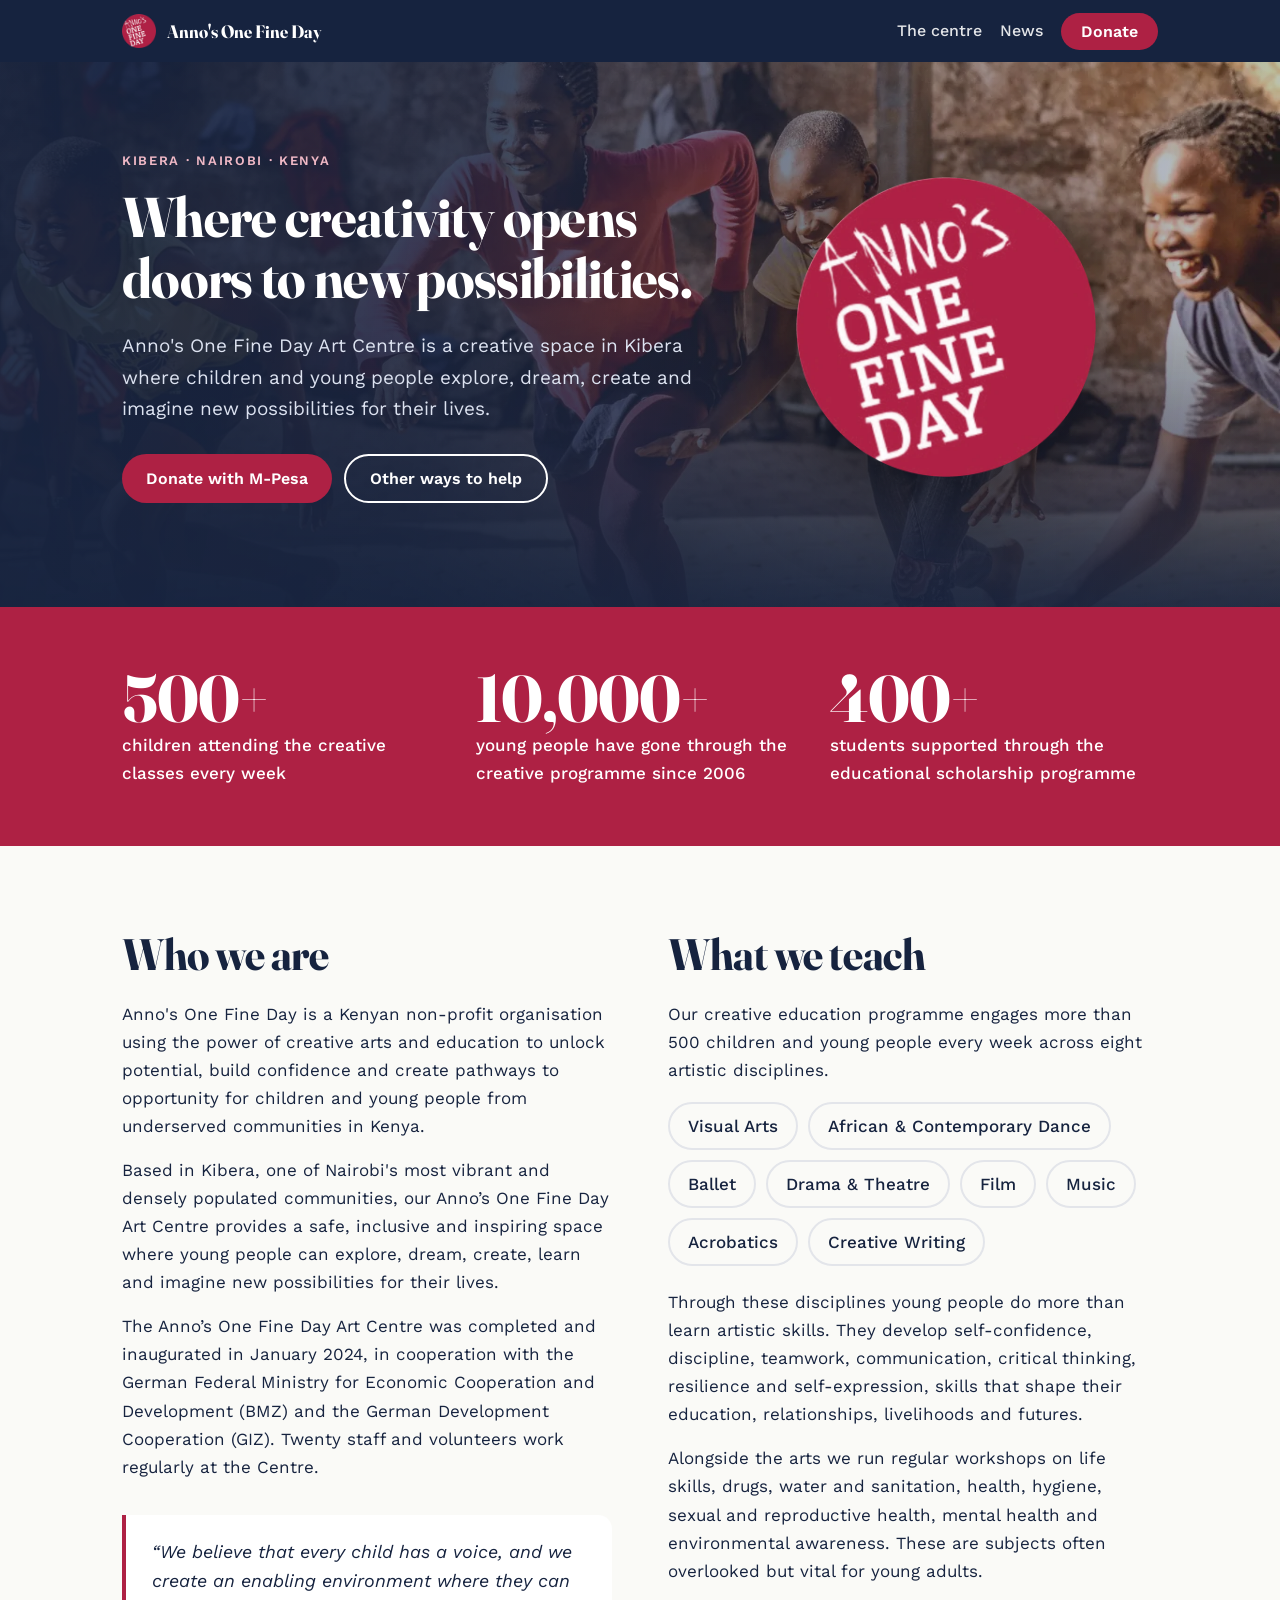
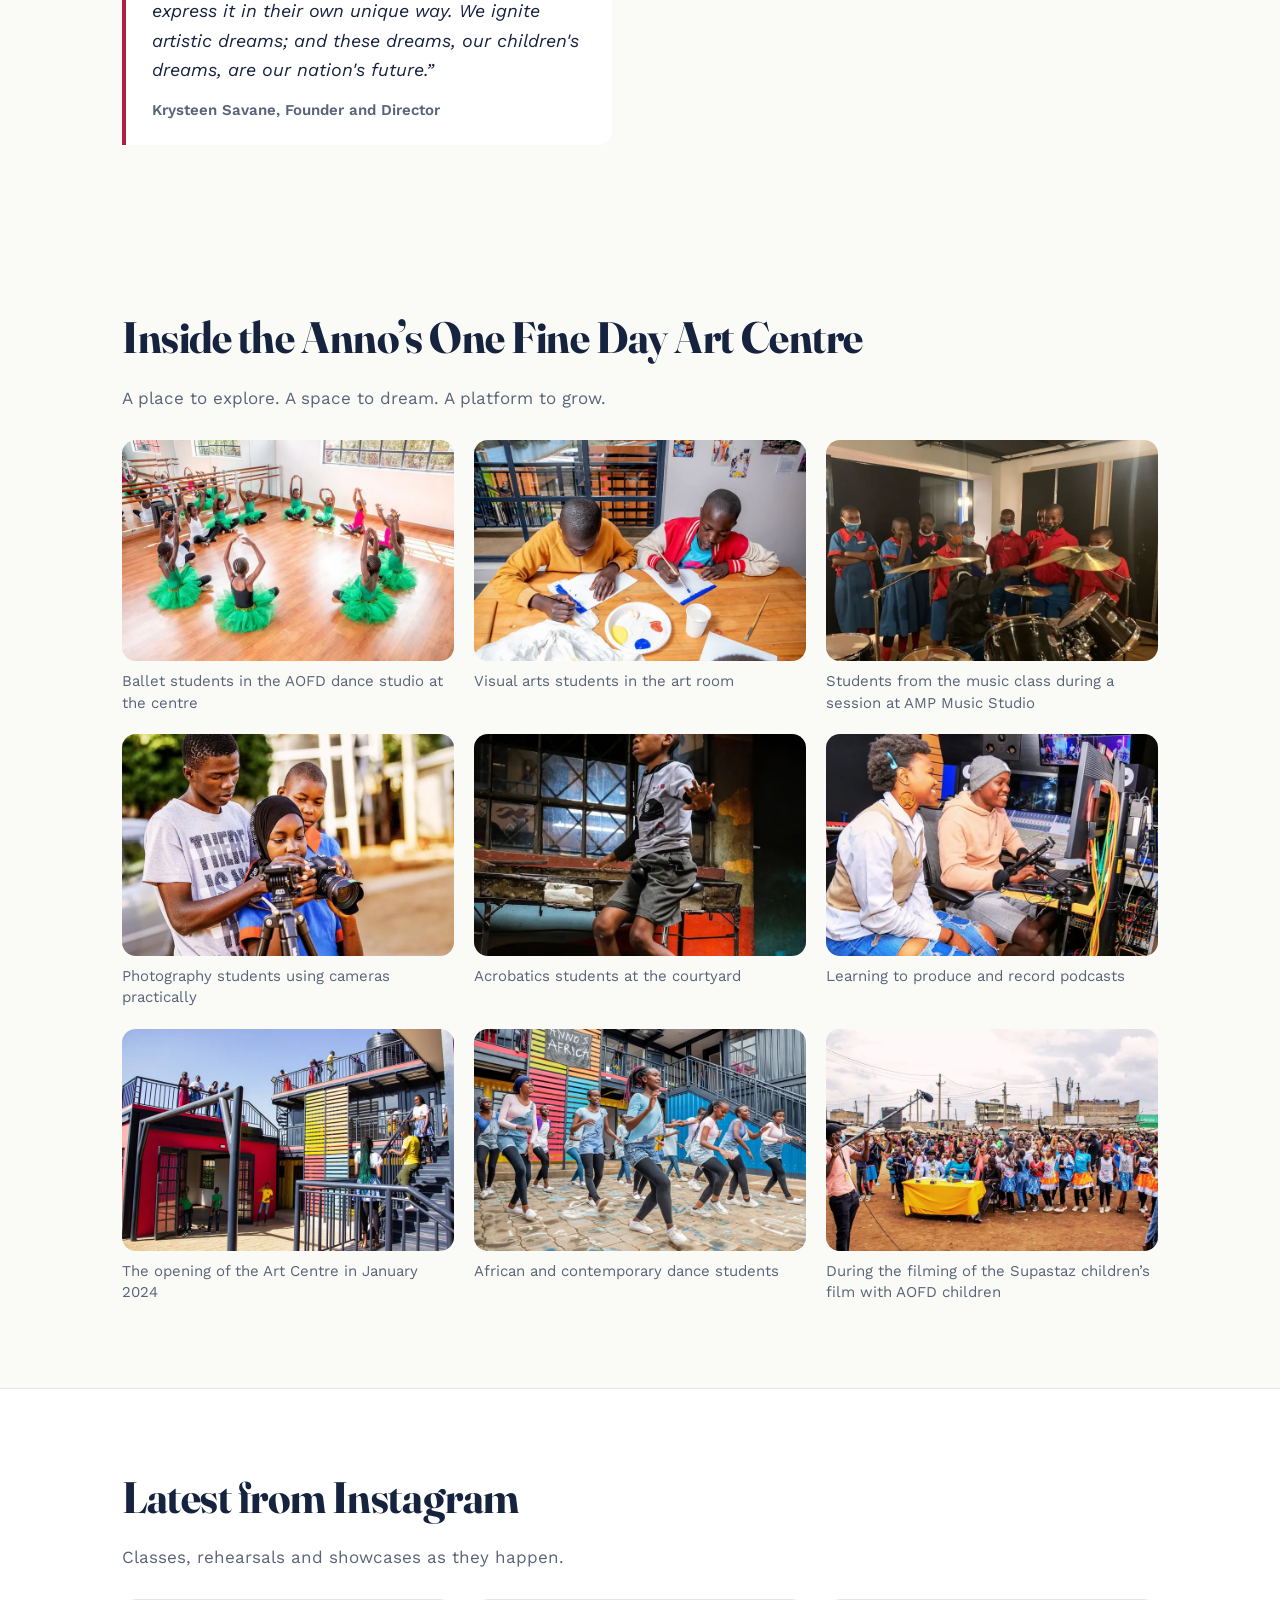
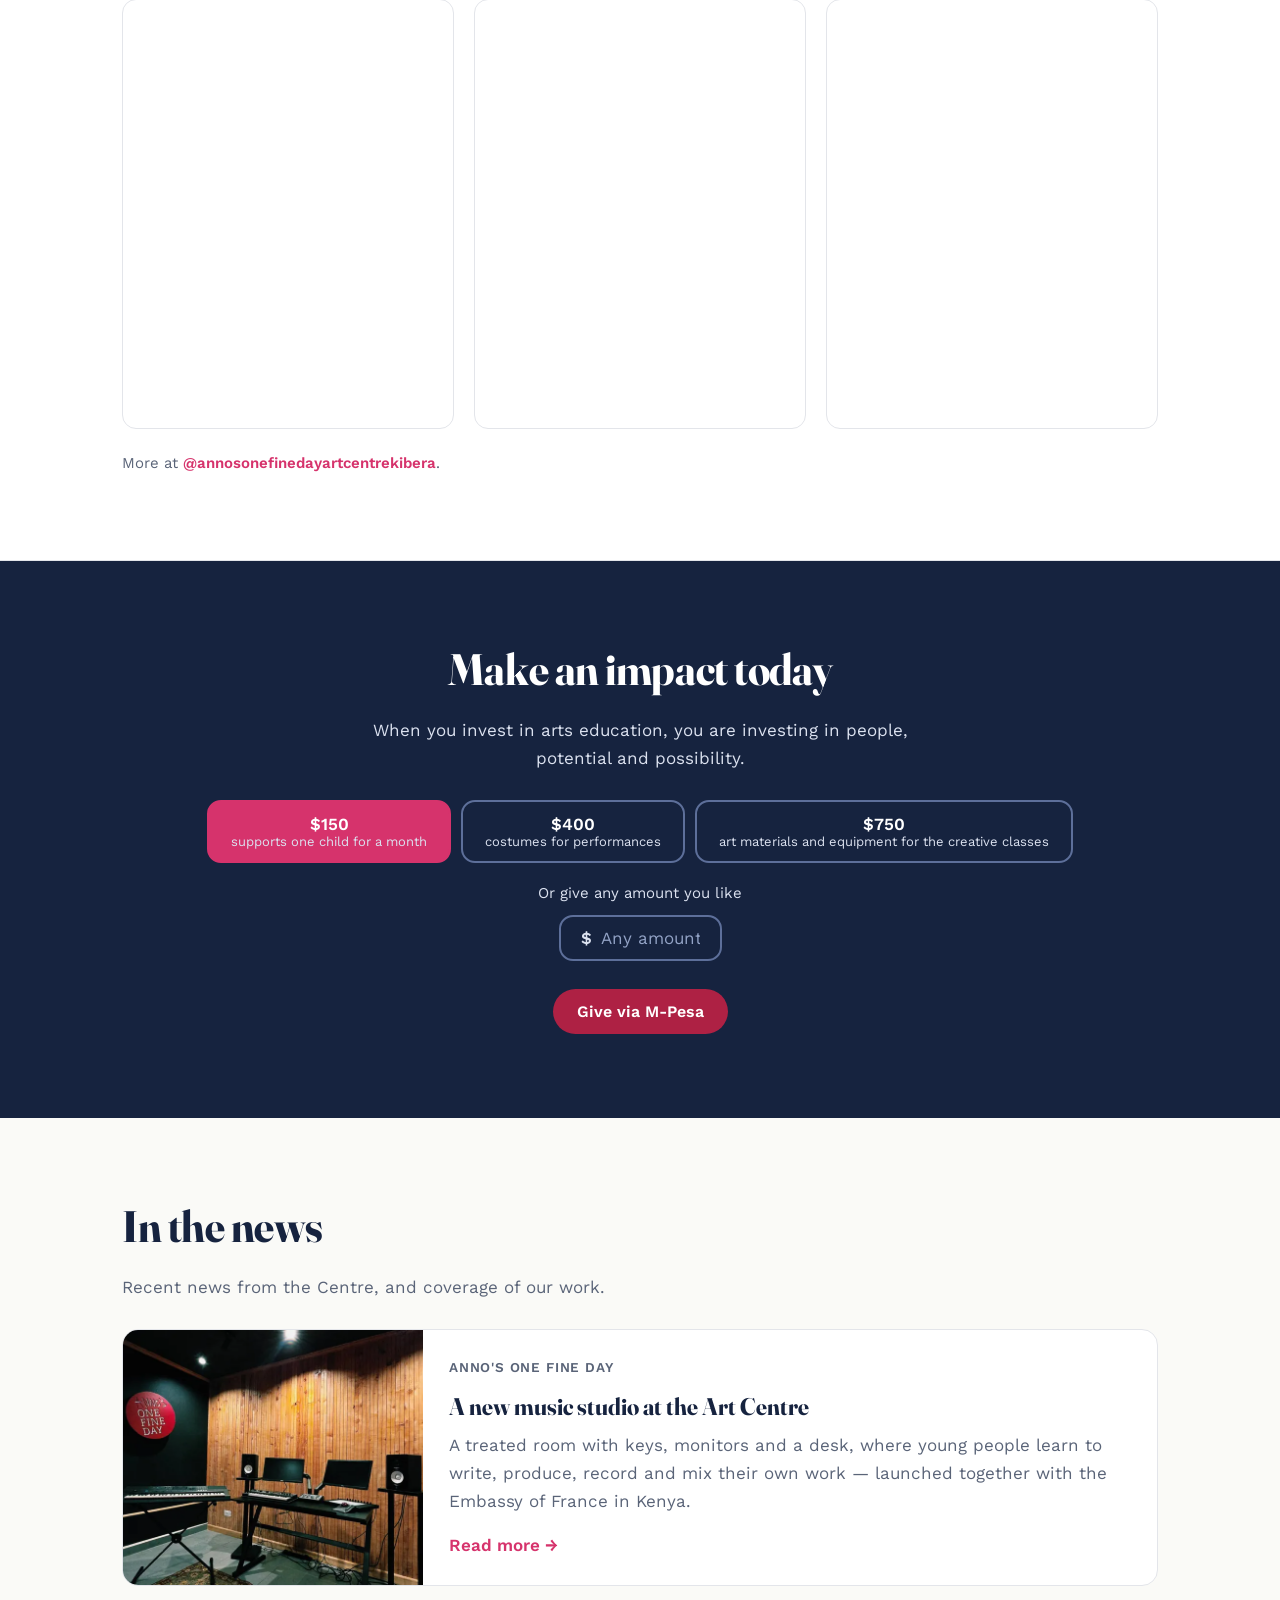
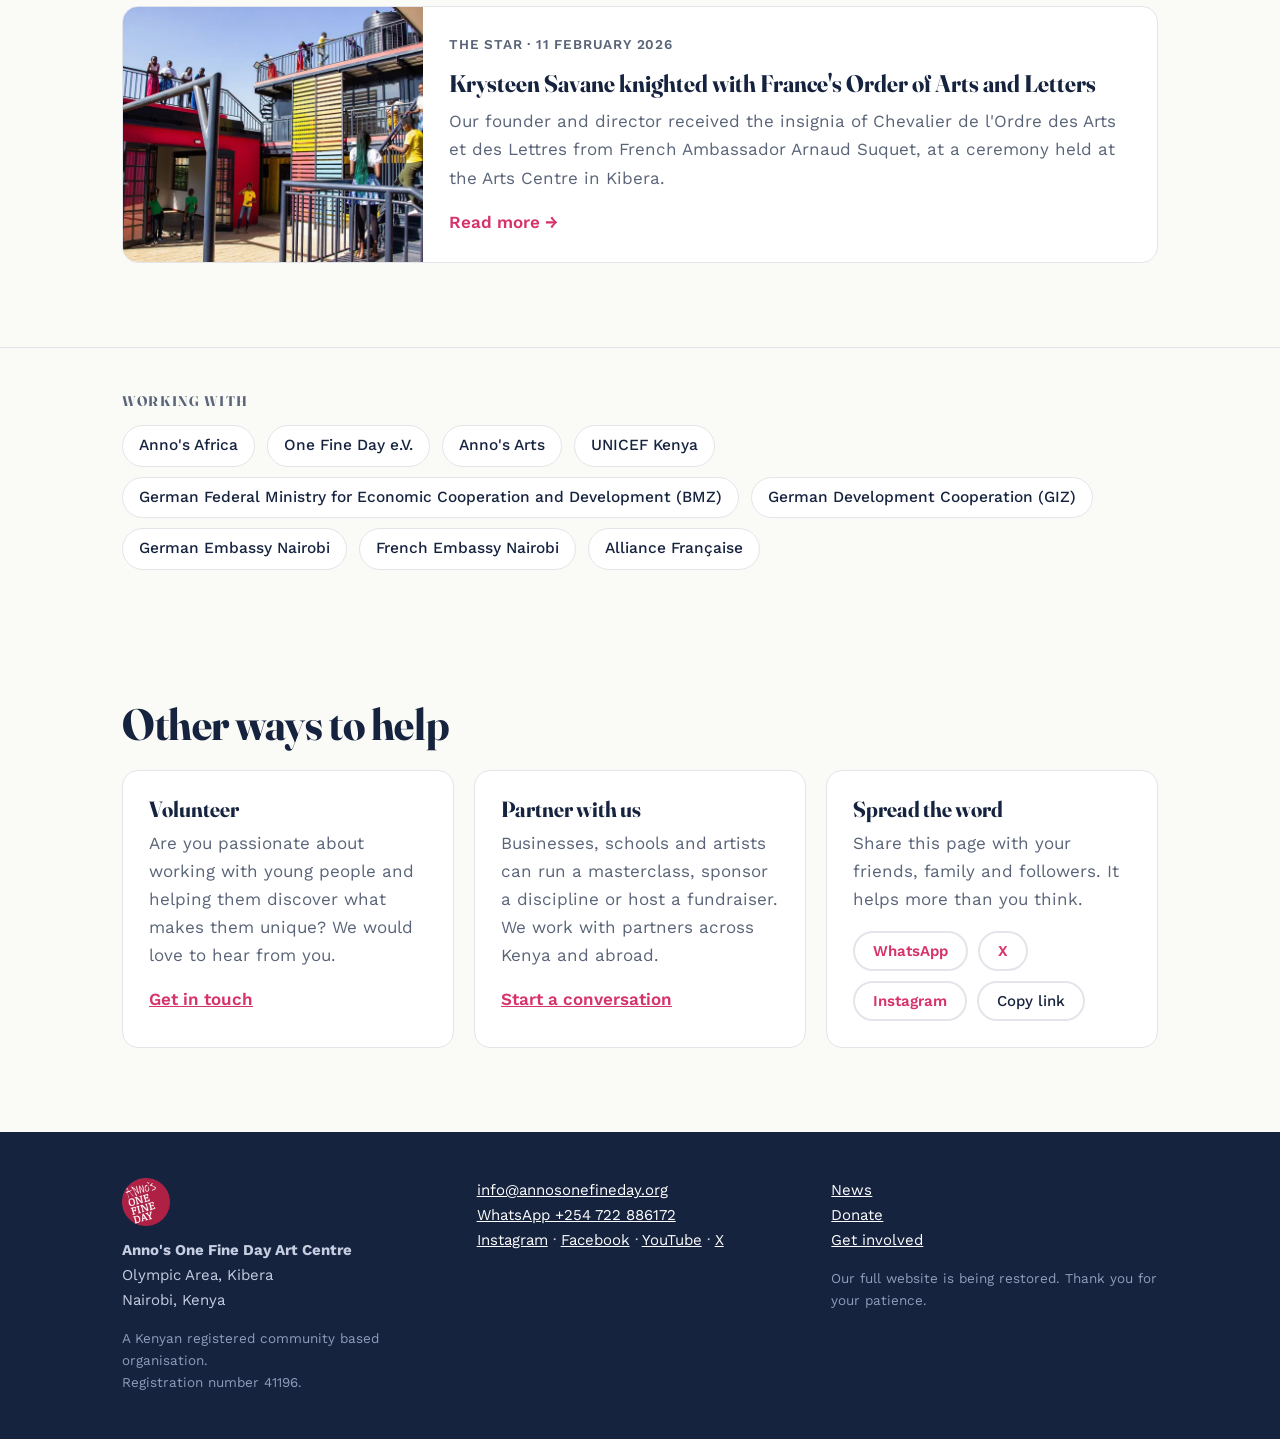
==== commit e61eab41: "made changes to the hero section and added news" ====
--- a/index.html
+++ b/index.html
@@ -17,7 +17,7 @@
 <link rel="apple-touch-icon" href="assets/logo.png">
 <link rel="preload" as="image" href="assets/hero.webp" fetchpriority="high">
 <link rel="preconnect" href="https://fonts.googleapis.com">
-<link href="https://fonts.googleapis.com/css2?family=Bricolage+Grotesque:wght@500;700;800&family=Work+Sans:wght@400;500;600&display=swap" rel="stylesheet">
+<link href="https://fonts.googleapis.com/css2?family=Fraunces:opsz,wght@144,700&family=Work+Sans:wght@400;500;600&display=swap" rel="stylesheet">
 <link rel="stylesheet" href="assets/site.css">
 </head>
 <body>
@@ -53,9 +53,9 @@
 
 <div class="stats">
   <div class="wrap">
-    <div class="stat"><b data-count="500" data-suffix="+">500+</b><span>children and young people in creative classes every week</span></div>
-    <div class="stat"><b data-count="8000" data-suffix="+">8,000+</b><span>young people have come through the programme since 2006</span></div>
-    <div class="stat"><b data-count="300" data-suffix="+">300+</b><span>students supported through secondary school on scholarships</span></div>
+    <div class="stat"><b data-count="500" data-suffix="+">500+</b><span>children attending the creative classes every week</span></div>
+    <div class="stat"><b data-count="10000" data-suffix="+">10,000+</b><span>young people have gone through the creative programme since 2006</span></div>
+    <div class="stat"><b data-count="400" data-suffix="+">400+</b><span>students supported through the educational scholarship programme</span></div>
   </div>
 </div>
 
@@ -63,9 +63,9 @@
   <div class="wrap two">
     <div>
       <h2>Who we are</h2>
-      <p>Anno's One Fine Day is a non-profit organisation in Kenya using the power of creative arts and education to unlock potential, build confidence and create pathways to opportunity for children and young people from underserved communities in Nairobi.</p>
-      <p>Based in Kibera, one of Nairobi's most vibrant and densely populated communities, our Art Centre provides a safe, inclusive and inspiring space where young people can explore, dream, create, learn and imagine new possibilities for their lives.</p>
-      <p>The Centre was completed in January 2024 in cooperation with the German Federal Ministry for Economic Cooperation and Development (BMZ) and the German Development Cooperation (GIZ). Sixteen teachers, all Kenyan nationals, instruct here regularly.</p>
+      <p>Anno's One Fine Day is a Kenyan non-profit organisation using the power of creative arts and education to unlock potential, build confidence and create pathways to opportunity for children and young people from underserved communities in Kenya.</p>
+      <p>Based in Kibera, one of Nairobi's most vibrant and densely populated communities, our Anno’s One Fine Day Art Centre provides a safe, inclusive and inspiring space where young people can explore, dream, create, learn and imagine new possibilities for their lives.</p>
+      <p>The Anno’s One Fine Day Art Centre was completed and inaugurated in January 2024, in cooperation with the German Federal Ministry for Economic Cooperation and Development (BMZ) and the German Development Cooperation (GIZ). Twenty staff and volunteers work regularly at the Centre.</p>
       <div class="quote">
         <p>&ldquo;We believe that every child has a voice, and we create an enabling environment where they can express it in their own unique way. We ignite artistic dreams; and these dreams, our children's dreams, are our nation's future.&rdquo;</p>
         <cite>Krysteen Savane, Founder and Director</cite>
@@ -78,26 +78,26 @@
         <span>Visual Arts</span><span>African &amp; Contemporary Dance</span><span>Ballet</span><span>Drama &amp; Theatre</span>
         <span>Film</span><span>Music</span><span>Acrobatics</span><span>Creative Writing</span>
       </div>
-      <p style="margin-top:22px">Through these disciplines young people do more than learn artistic skills. They develop self-confidence, discipline, teamwork, communication, critical thinking, resilience and self-expression &mdash; skills that shape their education, relationships, livelihoods and futures.</p>
-      <p>Alongside the arts we run regular workshops on health, hygiene, sexual and reproductive health, mental health and environmental awareness &mdash; subjects often overlooked but vital for young adults.</p>
+      <p style="margin-top:22px">Through these disciplines young people do more than learn artistic skills. They develop self-confidence, discipline, teamwork, communication, critical thinking, resilience and self-expression, skills that shape their education, relationships, livelihoods and futures.</p>
+      <p>Alongside the arts we run regular workshops on life skills, drugs, water and sanitation, health, hygiene, sexual and reproductive health, mental health and environmental awareness. These are subjects often overlooked but vital for young adults.</p>
     </div>
   </div>
 </section>
 
 <section class="gallery" id="gallery">
   <div class="wrap">
-    <h2>Inside the centre</h2>
+    <h2>Inside the Anno’s One Fine Day Art Centre</h2>
     <p class="lede">A place to explore. A space to dream. A platform to grow.</p>
     <div class="grid">
-      <figure><img src="assets/gallery/ballet-class.webp" alt="Young dancers in green tutus stretching on the floor of a sunlit ballet studio" width="780" height="520" loading="lazy" decoding="async"><figcaption>Ballet class in the studio at the Arts Centre</figcaption></figure>
-      <figure><img src="assets/gallery/visual-art.webp" alt="Three boys laughing as they paint a tall sculpture together" width="780" height="520" loading="lazy" decoding="async"><figcaption>Visual arts &mdash; painting and sculpture</figcaption></figure>
-      <figure><img src="assets/gallery/music-studio.webp" alt="Pupils in school uniform gathered around a drum kit in a recording studio" width="780" height="520" loading="lazy" decoding="async"><figcaption>Pupils from KAG Olympic School at AMP Studios</figcaption></figure>
-      <figure><img src="assets/gallery/film-crew.webp" alt="Three young people setting up a film camera on a tripod outdoors" width="780" height="520" loading="lazy" decoding="async"><figcaption>Film students on a shoot</figcaption></figure>
-      <figure><img src="assets/gallery/dance-class.webp" alt="A large group of young people mid-routine in the courtyard of the centre" width="780" height="520" loading="lazy" decoding="async"><figcaption>African and contemporary dance in the courtyard</figcaption></figure>
-      <figure><img src="assets/gallery/recording.webp" alt="Two young people at a mixing desk surrounded by cables and screens" width="780" height="520" loading="lazy" decoding="async"><figcaption>Learning to produce and record</figcaption></figure>
-      <figure><img src="assets/gallery/the-centre.webp" alt="The brightly coloured Anno's One Fine Day Arts Centre building with children on its stairs" width="780" height="520" loading="lazy" decoding="async"><figcaption>The Arts Centre, opened in January 2024</figcaption></figure>
-      <figure><img src="assets/gallery/balcony.webp" alt="Children in colourful costumes standing along a red balcony with their arms raised" width="780" height="520" loading="lazy" decoding="async"><figcaption>Before a performance on the centre's balcony</figcaption></figure>
-      <figure><img src="assets/gallery/community.webp" alt="A large crowd of children cheering outdoors in front of a film camera" width="780" height="520" loading="lazy" decoding="async"><figcaption>The wider Kibera community at a showcase</figcaption></figure>
+      <figure><img src="assets/gallery/ballet-class.webp" alt="Young dancers in green tutus stretching on the floor of a sunlit ballet studio" width="780" height="520" loading="lazy" decoding="async"><figcaption>Ballet students in the AOFD dance studio at the centre</figcaption></figure>
+      <figure><img src="assets/gallery/visual-art.webp" alt="Two boys painting with blue paint at a wooden table in the art room" width="780" height="520" loading="lazy" decoding="async"><figcaption>Visual arts students in the art room</figcaption></figure>
+      <figure><img src="assets/gallery/music-studio.webp" alt="Pupils in school uniform gathered around a drum kit in a recording studio" width="780" height="520" loading="lazy" decoding="async"><figcaption>Students from the music class during a session at AMP Music Studio</figcaption></figure>
+      <figure><img src="assets/gallery/film-crew.webp" alt="Three young people setting up a camera on a tripod outdoors" width="780" height="520" loading="lazy" decoding="async"><figcaption>Photography students using cameras practically</figcaption></figure>
+      <figure><img src="assets/gallery/acrobatics.webp" alt="A boy balancing mid-movement with his arms outstretched" width="780" height="520" loading="lazy" decoding="async"><figcaption>Acrobatics students at the courtyard</figcaption></figure>
+      <figure><img src="assets/gallery/recording.webp" alt="Two young people at a mixing desk surrounded by cables and screens" width="780" height="520" loading="lazy" decoding="async"><figcaption>Learning to produce and record podcasts</figcaption></figure>
+      <figure><img src="assets/gallery/the-centre.webp" alt="The brightly coloured Anno’s One Fine Day Art Centre building with children on its stairs" width="780" height="520" loading="lazy" decoding="async"><figcaption>The opening of the Art Centre in January 2024</figcaption></figure>
+      <figure><img src="assets/gallery/dance-class.webp" alt="A large group of young people mid-routine in the courtyard of the centre" width="780" height="520" loading="lazy" decoding="async"><figcaption>African and contemporary dance students</figcaption></figure>
+      <figure><img src="assets/gallery/community.webp" alt="A large crowd of children cheering outdoors in front of a film camera" width="780" height="520" loading="lazy" decoding="async"><figcaption>During the filming of the Supastaz children’s film with AOFD children</figcaption></figure>
     </div>
   </div>
 </section>
@@ -126,17 +126,16 @@
     <h2>Make an impact today</h2>
     <p class="sub">When you invest in arts education, you are investing in people, potential and possibility.</p>
     <div class="amounts" id="amounts" role="group" aria-label="Choose a gift amount">
-      <button aria-pressed="false" data-amt="500">KES 500<small>art materials for a class</small></button>
-      <button aria-pressed="false" data-amt="1000">KES 1,000<small>one child, one month</small></button>
-      <button aria-pressed="true" data-amt="2500">KES 2,500<small>a month of workshops</small></button>
-      <button aria-pressed="false" data-amt="5000">KES 5,000<small>a term of ballet shoes</small></button>
+      <button aria-pressed="true" data-amt="150">$150<small>supports one child for a month</small></button>
+      <button aria-pressed="false" data-amt="400">$400<small>costumes for performances</small></button>
+      <button aria-pressed="false" data-amt="750">$750<small>art materials and equipment for the creative classes</small></button>
     </div>
     <div class="custom">
       <label for="customAmt">Or give any amount you like</label>
       <div class="field" id="customField">
-        <span aria-hidden="true">KES</span>
+        <span aria-hidden="true">$</span>
         <input id="customAmt" type="text" inputmode="numeric" autocomplete="off" enterkeyhint="go"
-               placeholder="Any amount" aria-label="Enter your own amount in Kenyan shillings">
+               placeholder="Any amount" aria-label="Enter your own amount in US dollars">
       </div>
     </div>
     <button class="btn btn-sun" data-donate>Give via M-Pesa</button>
@@ -146,23 +145,23 @@
 <section id="news">
   <div class="wrap">
     <h2>In the news</h2>
-    <p class="lede">Recent coverage of the Centre and our founder.</p>
+    <p class="lede">Recent news from the Centre, and coverage of our work.</p>
     <div class="news-list">
       <div class="news-item">
-        <img src="assets/gallery/the-centre.webp" alt="The Anno's One Fine Day Arts Centre building in Kibera" width="780" height="520" loading="lazy" decoding="async">
+        <img src="assets/gallery/music-studio-new.webp" alt="The new recording studio at the Art Centre, with keyboard, monitors and the Anno&#39;s One Fine Day logo on the wall" width="780" height="520" loading="lazy" decoding="async">
+        <div class="news-body">
+          <p class="news-meta">Anno&#39;s One Fine Day</p>
+          <h3>A new music studio at the Art Centre</h3>
+          <p>A treated room with keys, monitors and a desk, where young people learn to write, produce, record and mix their own work &mdash; launched together with the Embassy of France in Kenya.</p>
+          <a class="more" href="news.html">Read more &rarr;</a>
+        </div>
+      </div>
+      <div class="news-item">
+        <img src="assets/gallery/the-centre.webp" alt="The Anno&#39;s One Fine Day Art Centre building in Kibera" width="780" height="520" loading="lazy" decoding="async">
         <div class="news-body">
           <p class="news-meta">The Star &middot; 11 February 2026</p>
-          <h3>Krysteen Savane knighted with France's Order of Arts and Letters</h3>
-          <p>Our founder and director received the insignia of Chevalier de l'Ordre des Arts et des Lettres from French Ambassador Arnaud Suquet, at a ceremony held at the Arts Centre in Kibera.</p>
-          <a class="more" href="news.html">Read more &rarr;</a>
-        </div>
-      </div>
-      <div class="news-item">
-        <img src="assets/gallery/dance-class.webp" alt="Young people dancing in the courtyard of the centre" width="780" height="520" loading="lazy" decoding="async">
-        <div class="news-body">
-          <p class="news-meta">Daily Nation</p>
-          <h3>She's using art to transform the lives of young people in Kibera</h3>
-          <p>A profile of Krysteen Savane and the work of the Centre &mdash; and of how hard it is to sustain arts education in a low-income setting when funding stays uncertain.</p>
+          <h3>Krysteen Savane knighted with France&#39;s Order of Arts and Letters</h3>
+          <p>Our founder and director received the insignia of Chevalier de l&#39;Ordre des Arts et des Lettres from French Ambassador Arnaud Suquet, at a ceremony held at the Arts Centre in Kibera.</p>
           <a class="more" href="news.html">Read more &rarr;</a>
         </div>
       </div>
@@ -226,7 +225,7 @@
     <ol>
       <li>Open M-Pesa, then choose <b>Lipa na M-Pesa</b> and <b>Pay Bill</b>.</li>
       <li>Enter the business number and account number below.</li>
-      <li>Enter your amount: <b id="dAmt">KES 2,500</b>.</li>
+      <li>Enter your amount: <b id="dAmt">KES 19,500</b> <small id="dAmtNote" style="color:var(--mute)"></small></li>
       <li>Enter your PIN and send.</li>
     </ol>
     <div class="kv"><div><span>Business number (Paybill)</span><br><b id="dPay"></b></div><button data-copy="dPay">Copy</button></div>
--- a/assets/site.css
+++ b/assets/site.css
@@ -7,7 +7,7 @@
 }
 *{box-sizing:border-box} html{scroll-behavior:smooth}
 body{margin:0;background:var(--bg);color:var(--fg);font:400 17px/1.65 "Work Sans",system-ui,sans-serif}
-h1,h2,h3{font-family:"Bricolage Grotesque","Work Sans",system-ui,sans-serif;line-height:1.1;margin:0}
+h1,h2,h3{font-family:"Fraunces","Work Sans",system-ui,sans-serif;font-variation-settings:"opsz" 144;line-height:1.1;margin:0}
 a{color:inherit}
 .wrap{max-width:1080px;margin:0 auto;padding:0 22px}
 :focus-visible{outline:3px solid var(--sun);outline-offset:3px}
@@ -15,7 +15,7 @@
 /* header */
 header{position:sticky;top:0;z-index:20;background:var(--ink);color:#fff}
 header .wrap{display:flex;align-items:center;justify-content:space-between;gap:16px;height:62px}
-.brand{display:flex;align-items:center;gap:11px;font:700 18px "Bricolage Grotesque",sans-serif;text-decoration:none}
+.brand{display:flex;align-items:center;gap:11px;font:700 18px "Fraunces",serif;font-variation-settings:"opsz" 144;text-decoration:none}
 .brand img{width:34px;height:34px;display:block}
 nav{display:flex;align-items:center;gap:18px}
 nav a{font-weight:500;font-size:16px;text-decoration:none;opacity:.88}
@@ -33,7 +33,7 @@
 .hero::after{background:linear-gradient(100deg,rgba(22,35,63,.93) 0%,rgba(22,35,63,.84) 36%,rgba(22,35,63,.44) 70%,rgba(22,35,63,.24) 100%),linear-gradient(to top,rgba(22,35,63,.88),rgba(22,35,63,0) 58%)}
 .hero .wrap{position:relative;z-index:1;display:grid;grid-template-columns:1.15fr .85fr;gap:40px;align-items:center;padding-top:88px;padding-bottom:104px}
 .hero .eyebrow{text-transform:uppercase;letter-spacing:.13em;font-size:13px;font-weight:600;color:#F0B9C6;margin:0 0 16px}
-.hero h1{font-size:clamp(34px,5.4vw,60px);font-weight:800;letter-spacing:-.02em}
+.hero h1{font-size:clamp(33px,5vw,56px);font-weight:700;letter-spacing:-.012em;line-height:1.08}
 .hero p.sub{font-size:19px;max-width:34em;color:#DCE2F0;margin:22px 0 30px}
 .hero .actions{display:flex;gap:12px;flex-wrap:wrap}
 .stage{position:relative;aspect-ratio:1;max-width:300px;justify-self:center;width:100%;display:grid;place-items:center}
@@ -42,7 +42,7 @@
 
 /* page banner (news) */
 .banner{background:var(--ink);color:#fff;padding:62px 0 58px}
-.banner h1{font-size:clamp(32px,5vw,52px);font-weight:800;letter-spacing:-.02em}
+.banner h1{font-size:clamp(31px,4.7vw,50px);font-weight:700;letter-spacing:-.012em}
 .banner p{color:#DCE2F0;max-width:40em;margin:16px 0 0}
 
 /* sections */
@@ -53,7 +53,7 @@
 .two p{margin:0 0 16px;max-width:36em}
 .stats{background:var(--sun);color:#fff;padding:58px 0}
 .stats .wrap{display:grid;grid-template-columns:repeat(3,1fr);gap:26px}
-.stat b{display:block;font:800 clamp(40px,6.2vw,66px)/1 "Bricolage Grotesque",sans-serif}
+.stat b{display:block;font:700 clamp(40px,6.2vw,66px)/1 "Fraunces",serif;font-variation-settings:"opsz" 144;letter-spacing:-.015em}
 .stat span{font-weight:500}
 .programs{display:flex;flex-wrap:wrap;gap:10px;margin-top:18px}
 .programs span{border:2px solid var(--line);padding:8px 18px;border-radius:999px;font-weight:500}
@@ -79,7 +79,7 @@
 .ig-frame iframe{position:absolute;inset:0;width:100%;height:100%;border:0;display:block}
 .ig-follow{display:flex;align-items:center;justify-content:space-between;gap:24px;flex-wrap:wrap;
   background:var(--bg);border:1px solid var(--line);border-radius:16px;padding:28px}
-.ig-follow b{display:block;font:700 21px "Bricolage Grotesque",sans-serif}
+.ig-follow b{display:block;font:700 21px "Fraunces",serif;font-variation-settings:"opsz" 144}
 .ig-follow span{color:var(--mute);font-size:15px}
 .ig-note{margin:22px 0 0;font-size:15px;color:var(--mute)}
 .ig-note a{font-weight:600;color:var(--pink);text-decoration:none}
@@ -149,7 +149,7 @@
 .modal li{margin-bottom:6px}
 .kv{display:flex;justify-content:space-between;align-items:center;gap:12px;background:var(--bg);border:1px solid var(--line);border-radius:12px;padding:12px 16px;margin-bottom:10px}
 .kv span{color:var(--mute);font-size:14px}
-.kv b{font:700 22px "Bricolage Grotesque",sans-serif}
+.kv b{font:700 22px "Fraunces",serif;font-variation-settings:"opsz" 144}
 .kv button{background:var(--ink);color:#fff;border:0;border-radius:8px;padding:7px 14px;font:500 14px "Work Sans",sans-serif;cursor:pointer}
 .close{float:right;background:none;border:0;font-size:28px;line-height:1;cursor:pointer;color:var(--fg)}
 
